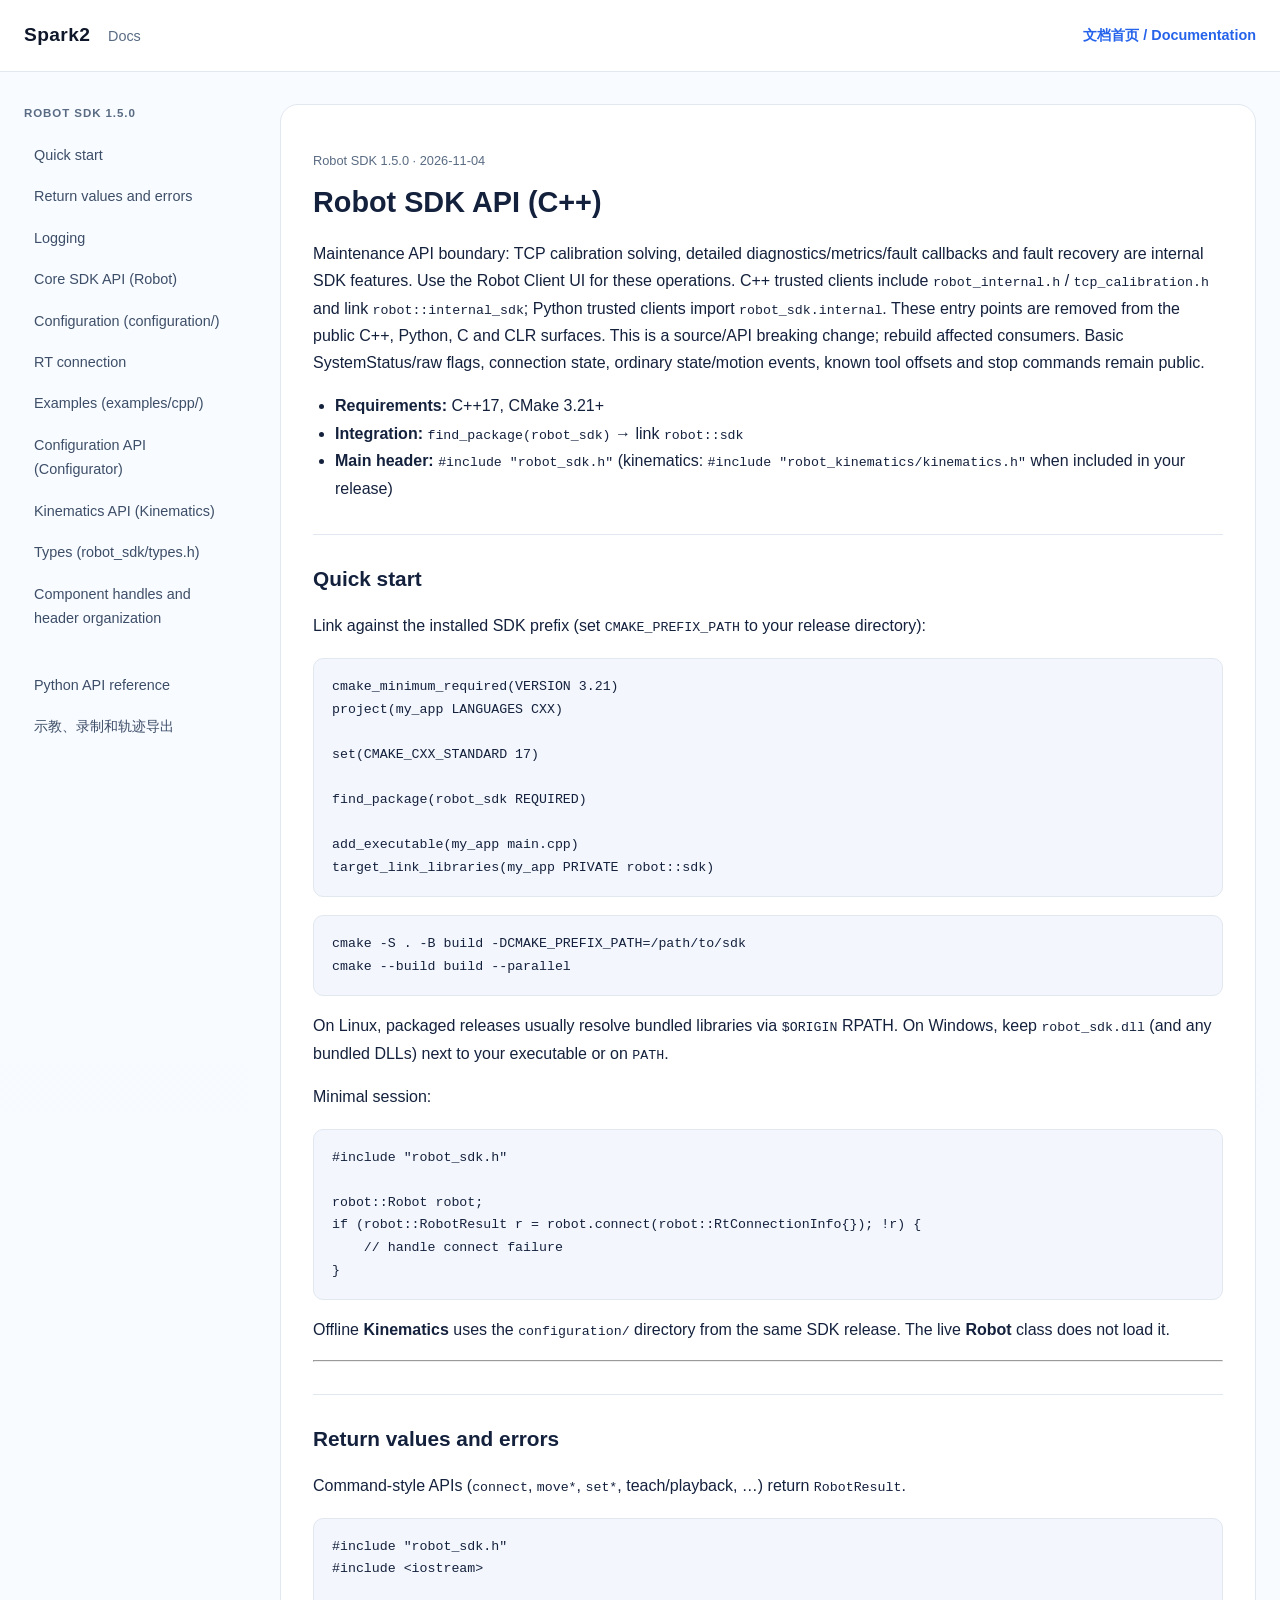
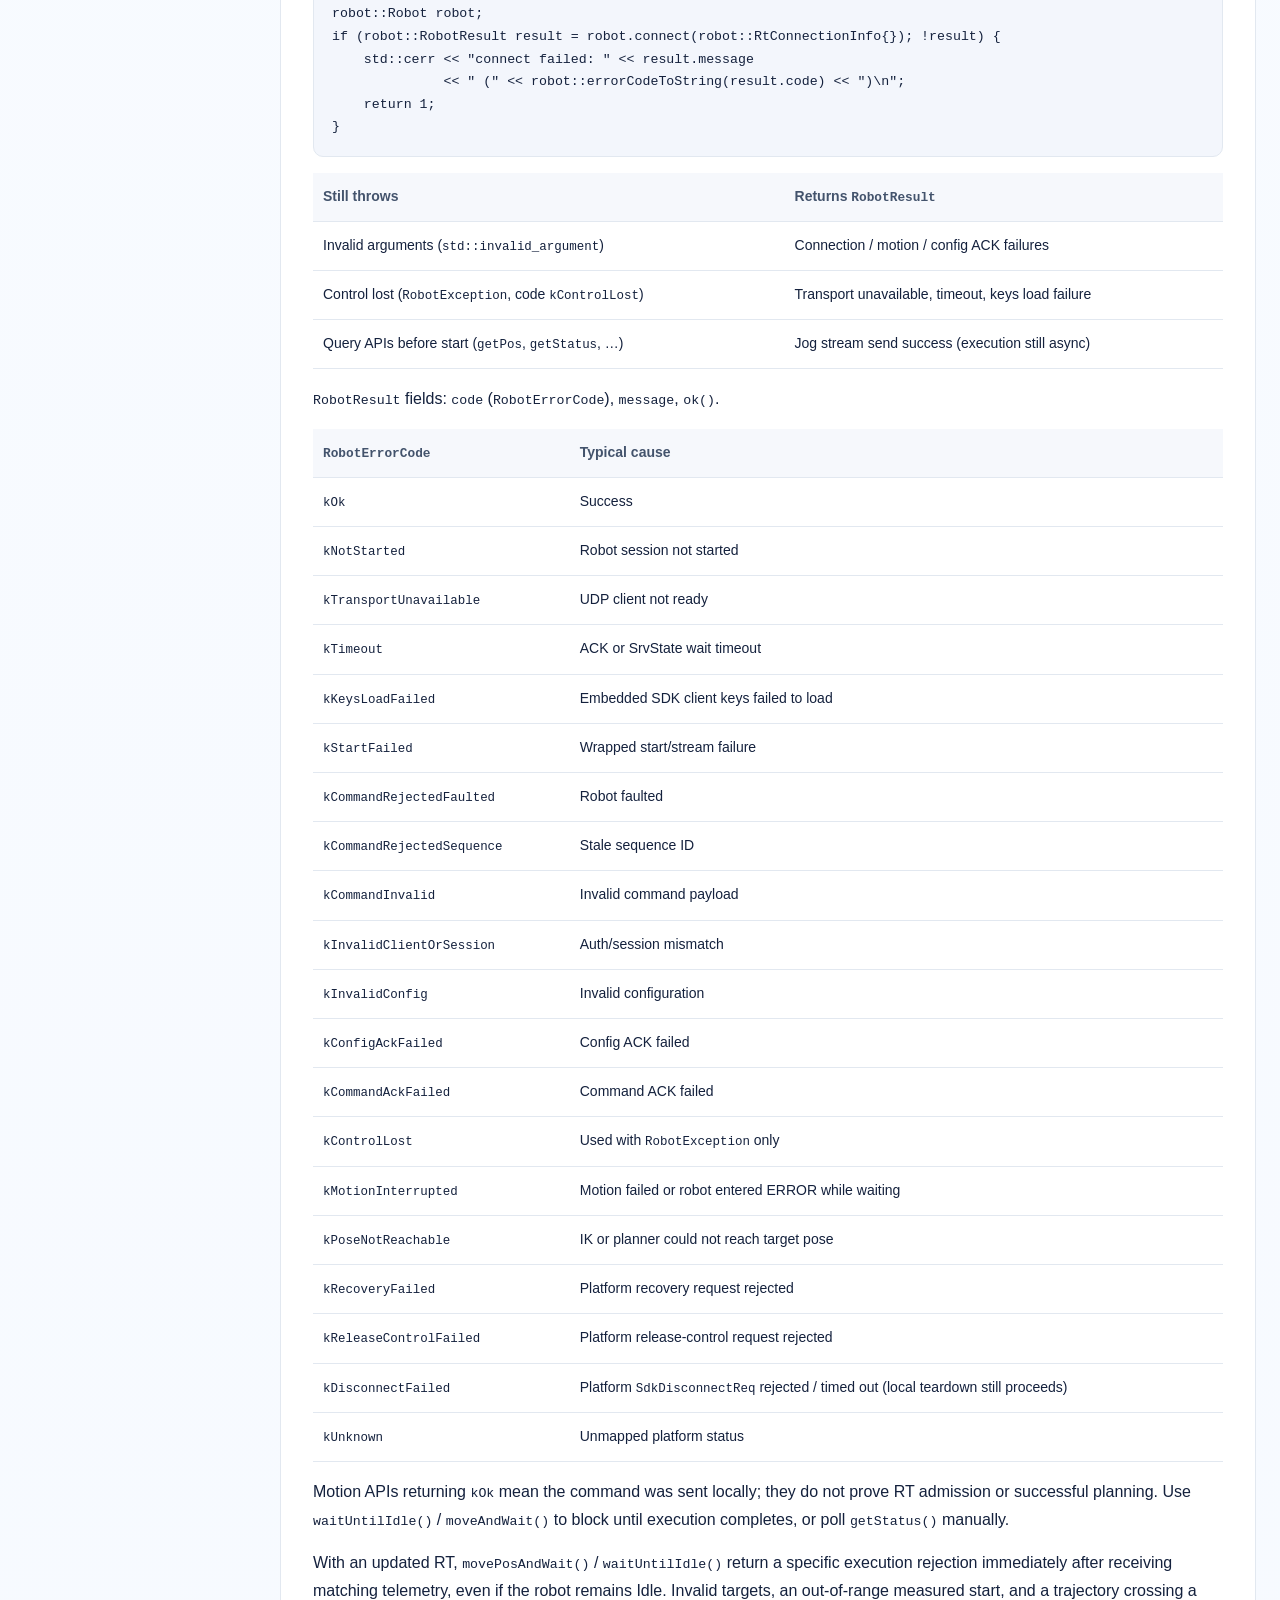
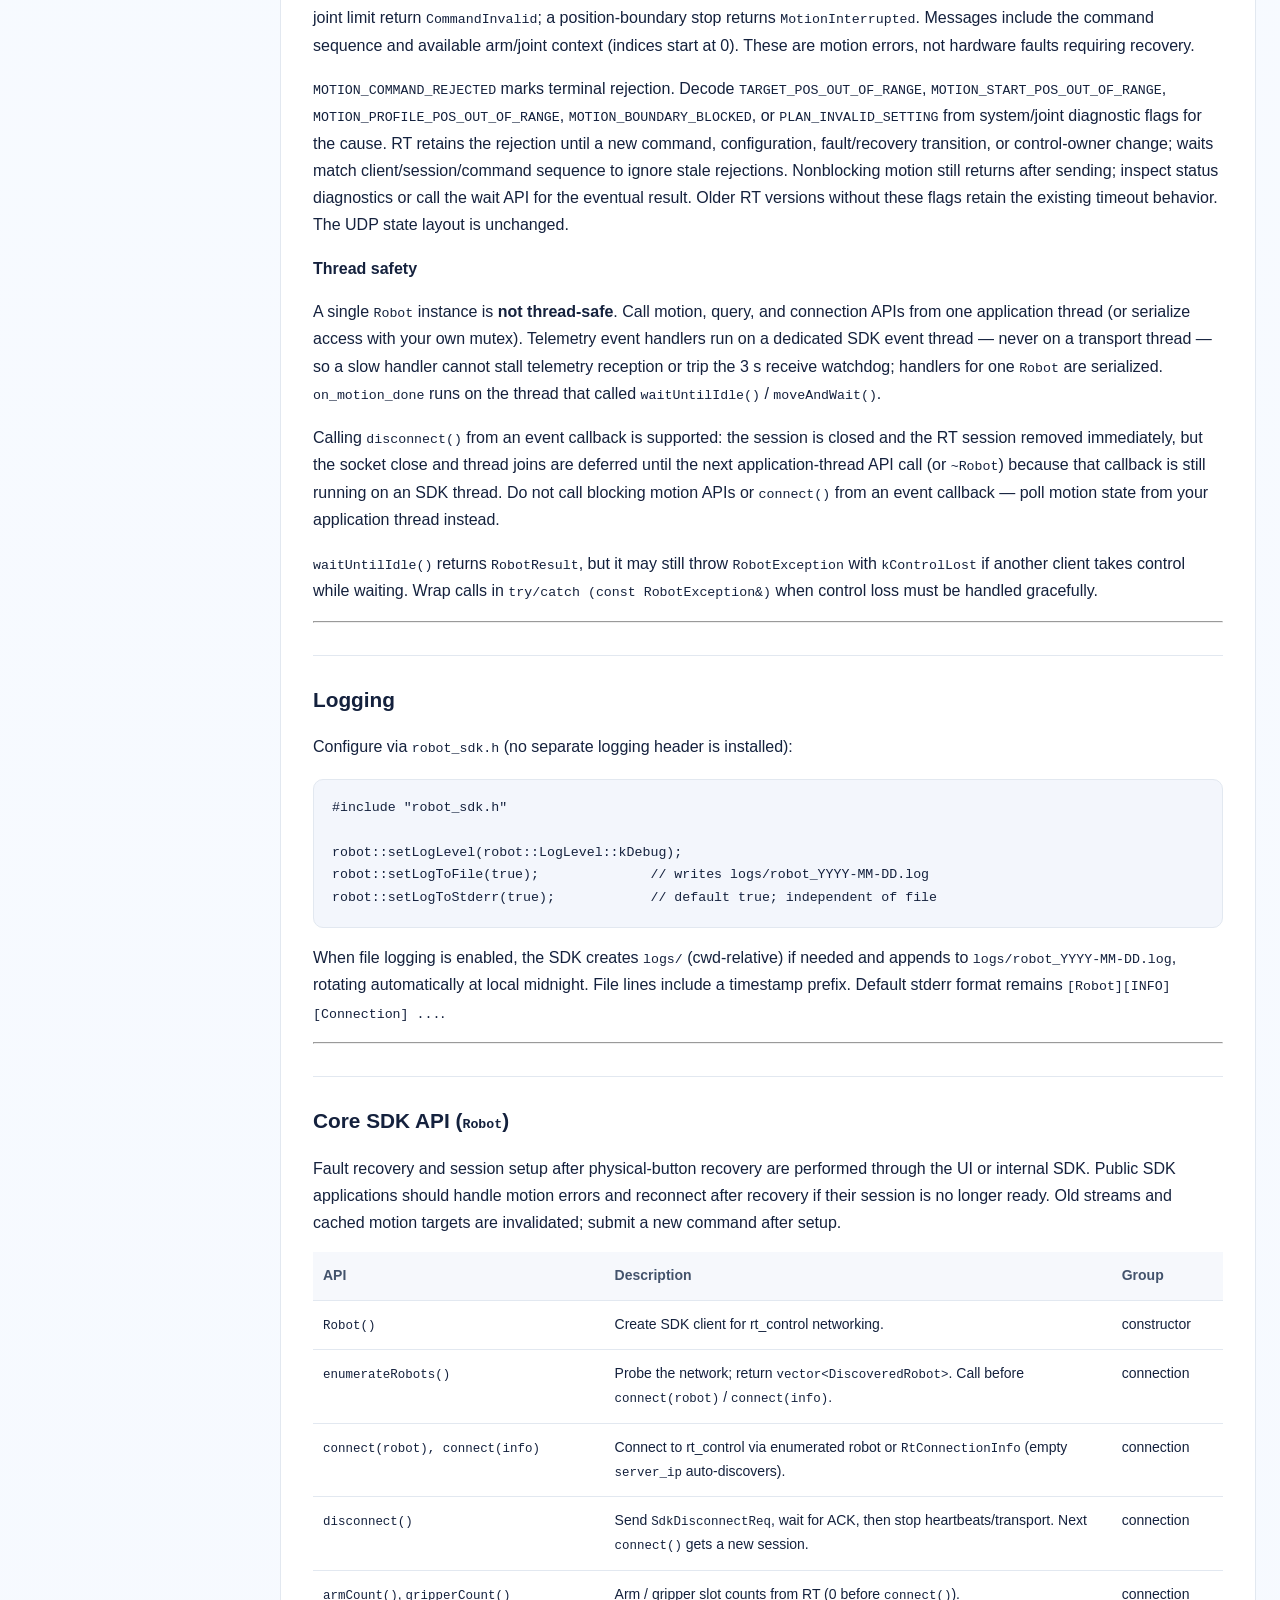
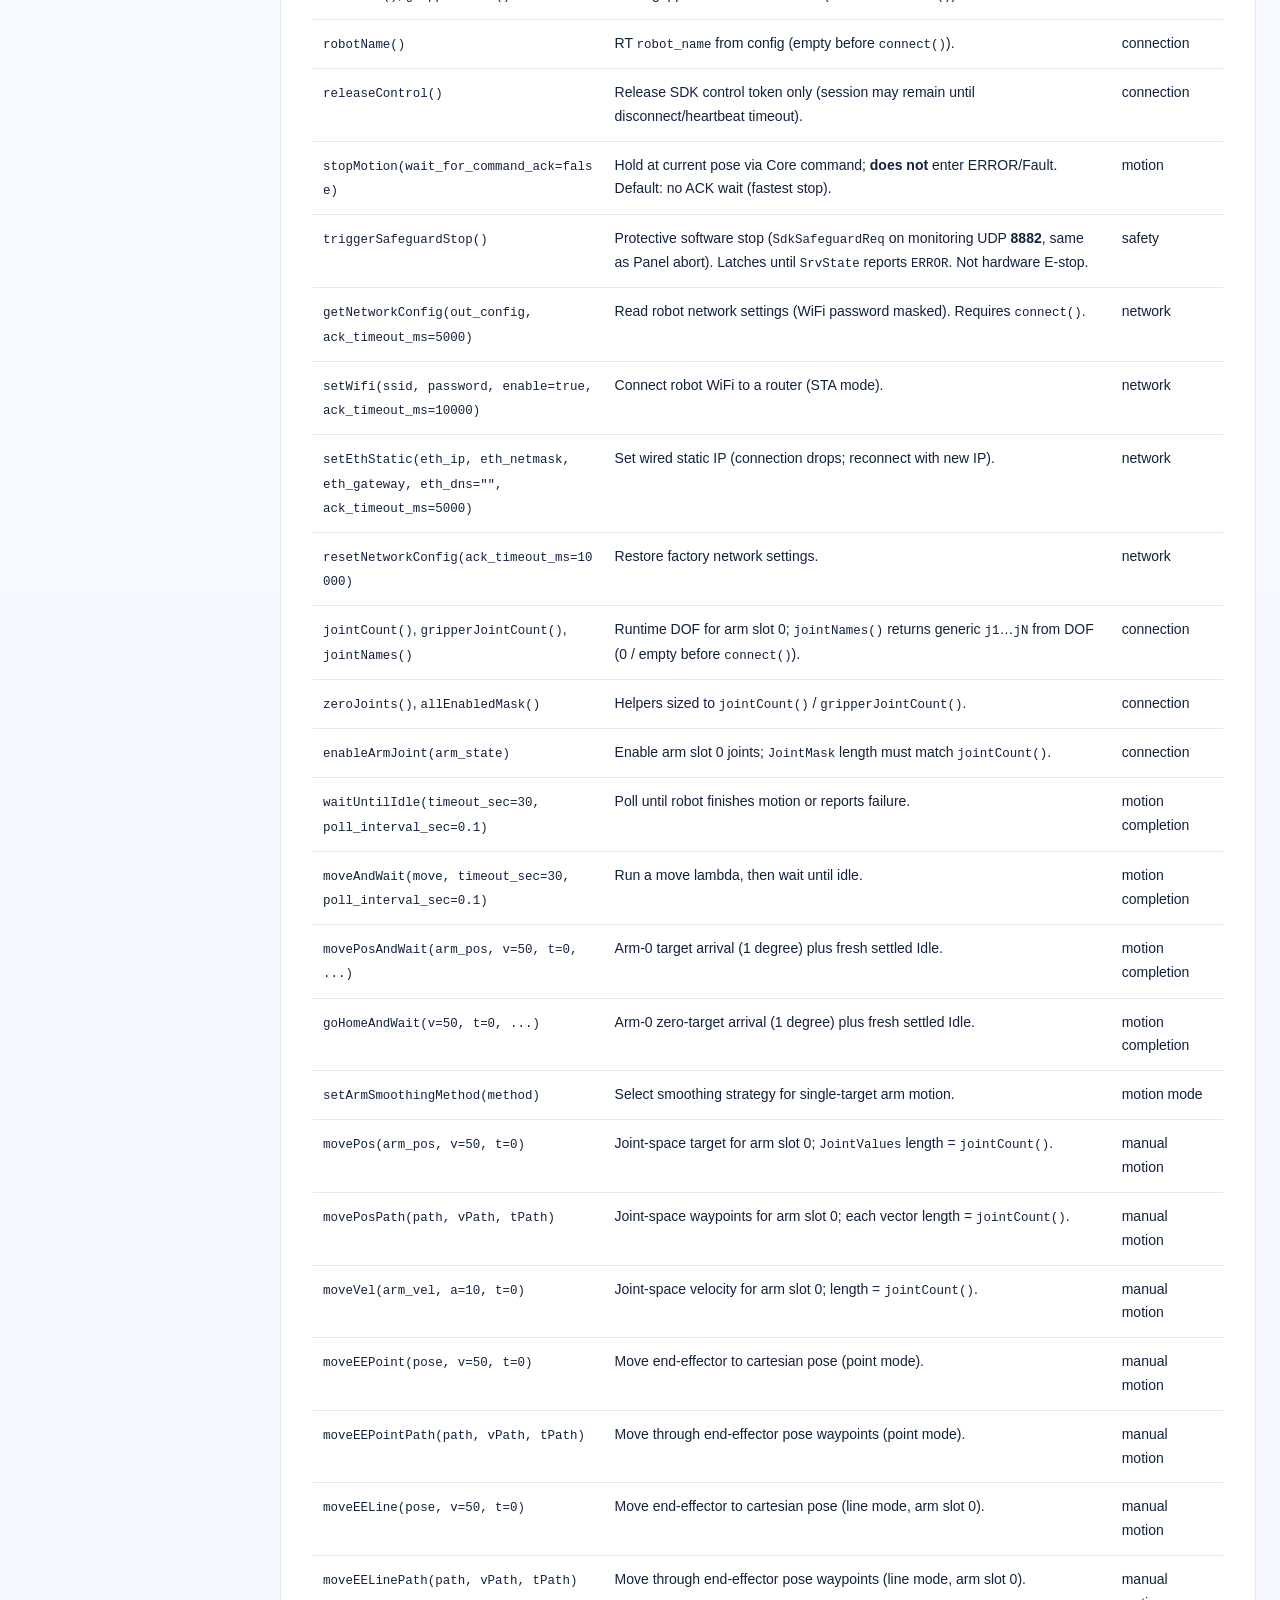
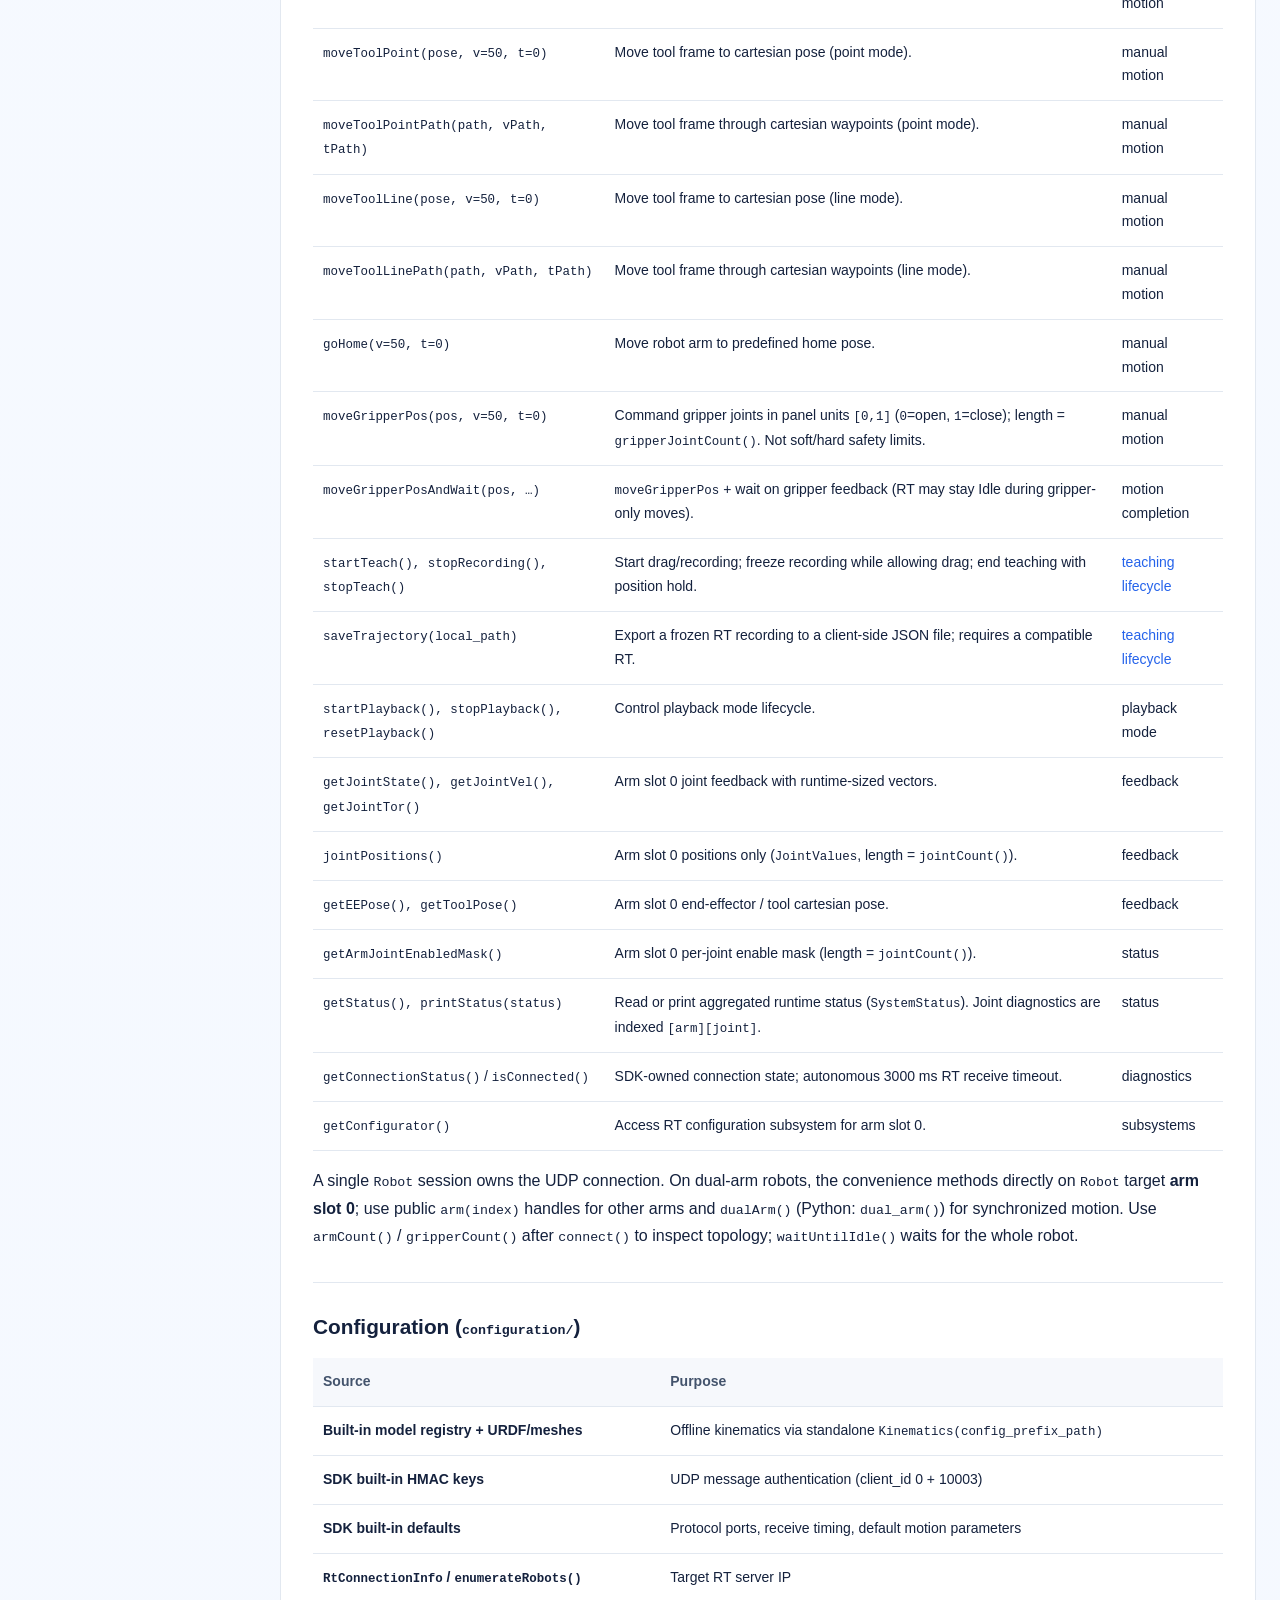
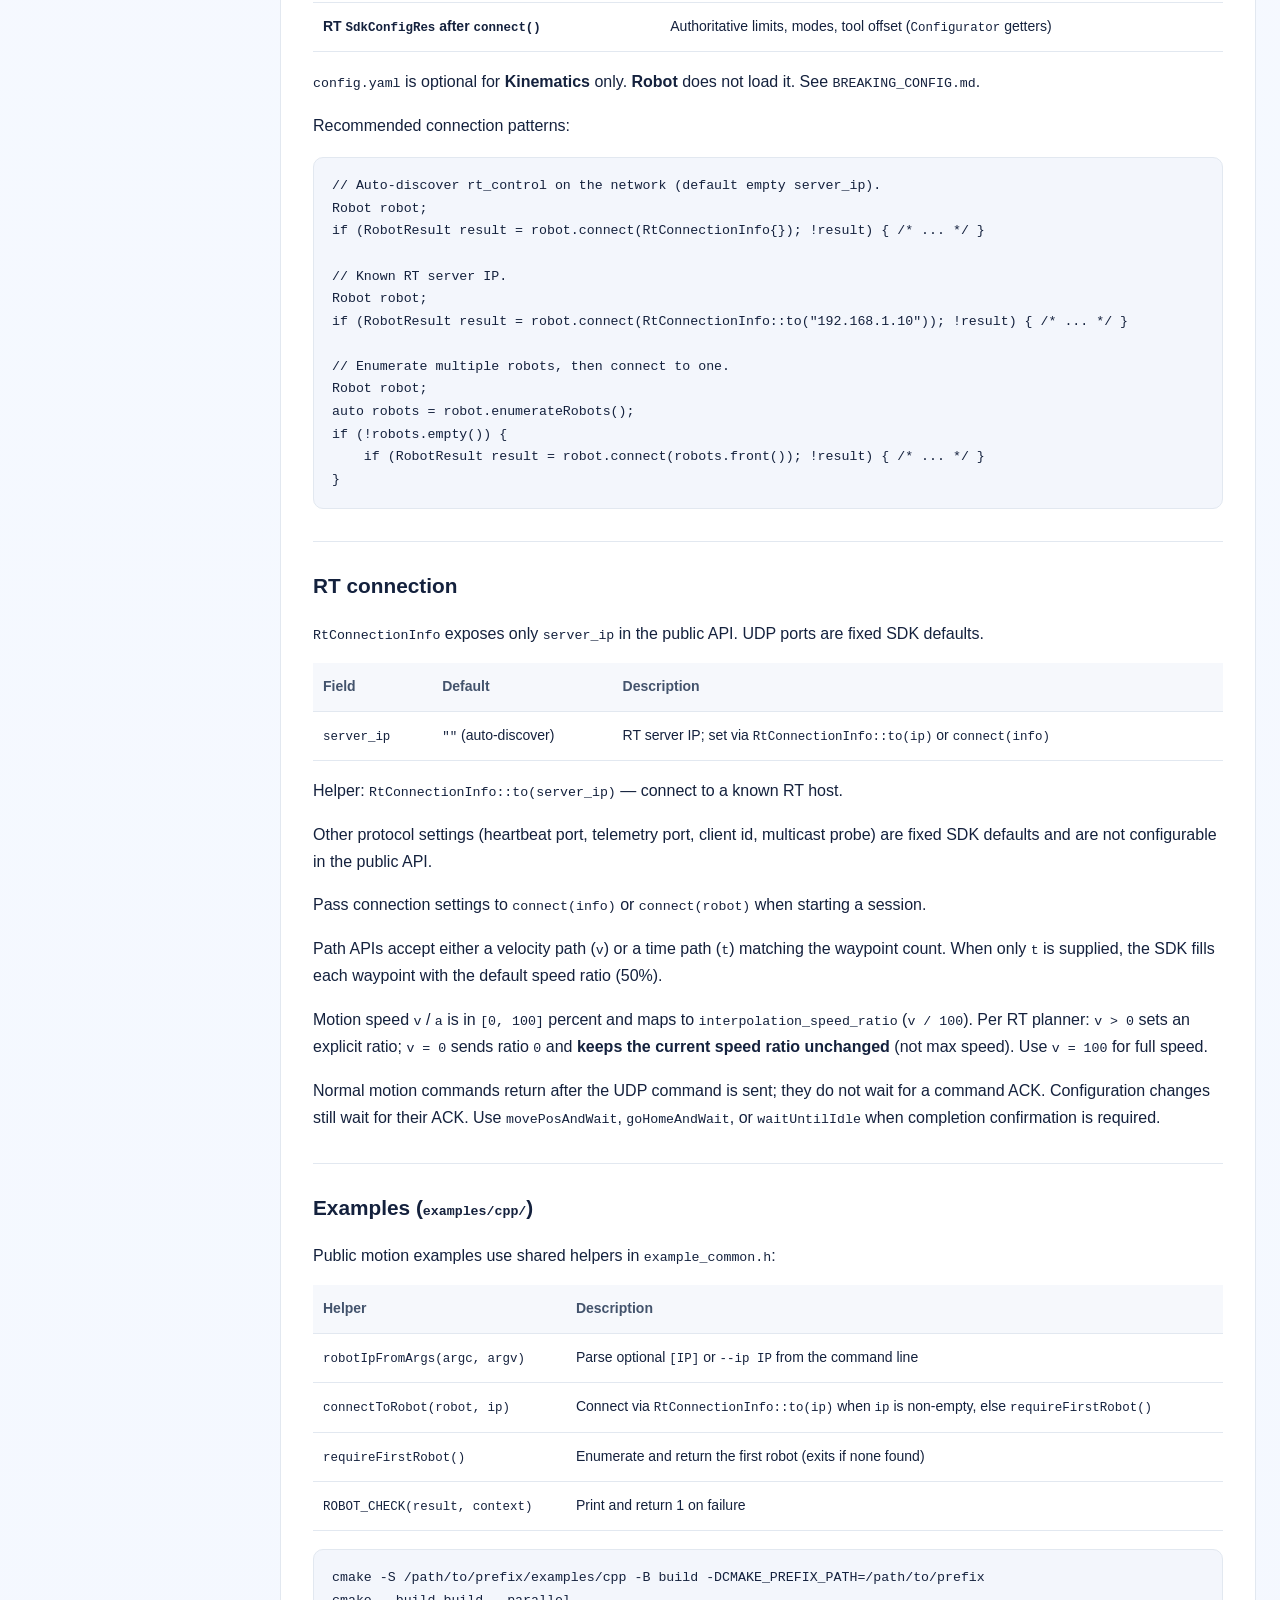
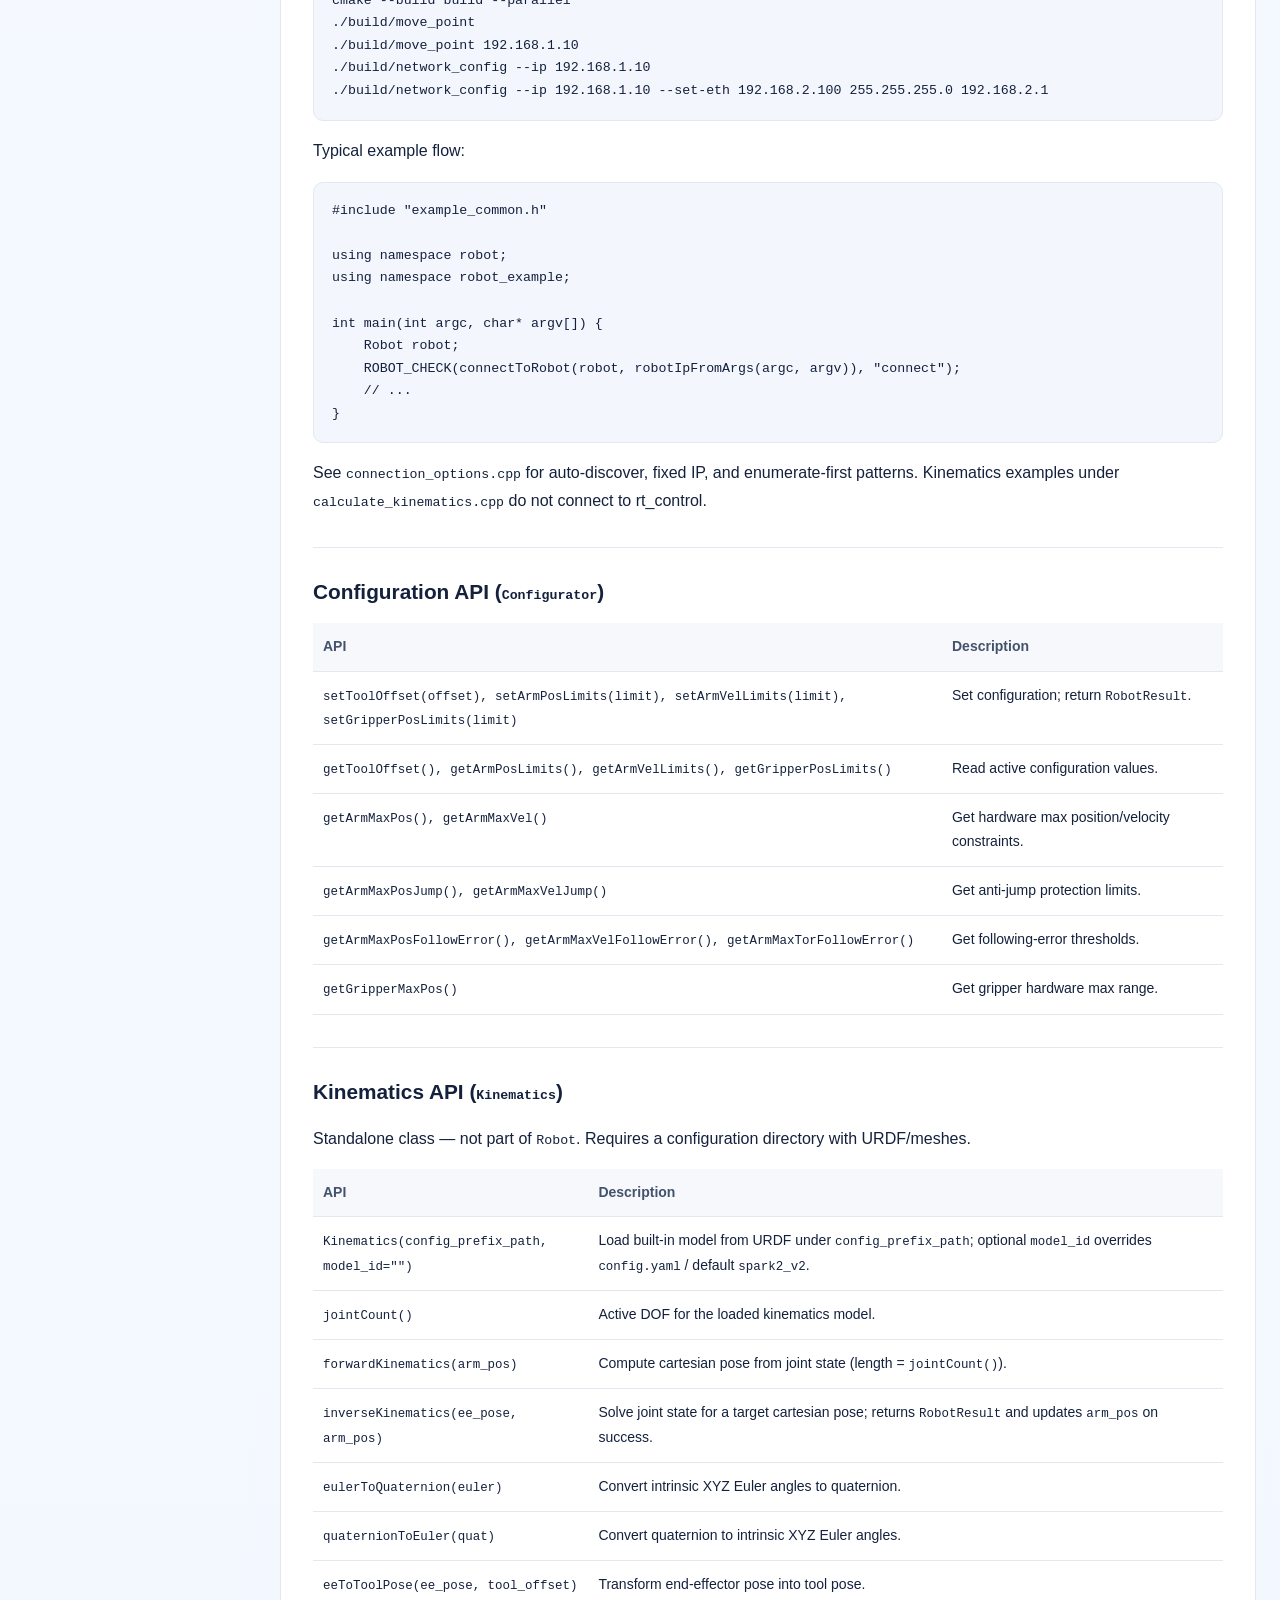
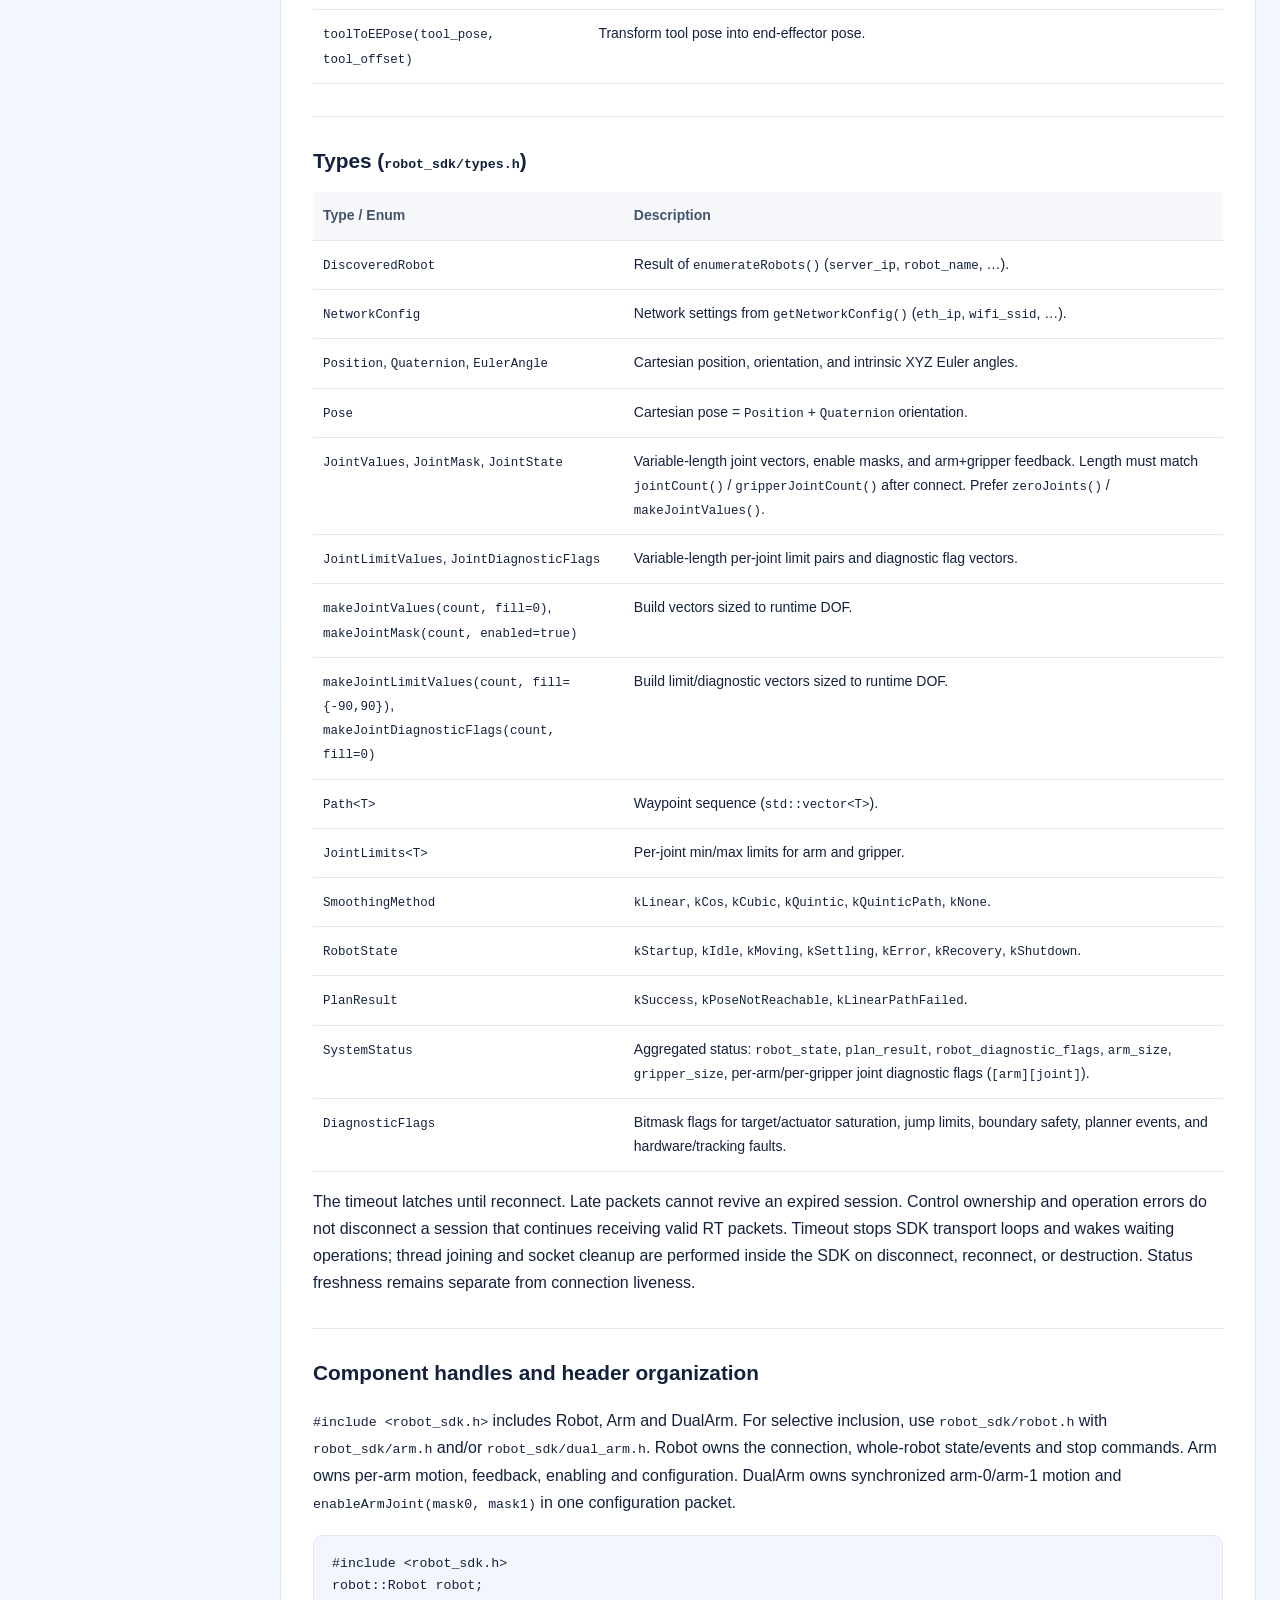
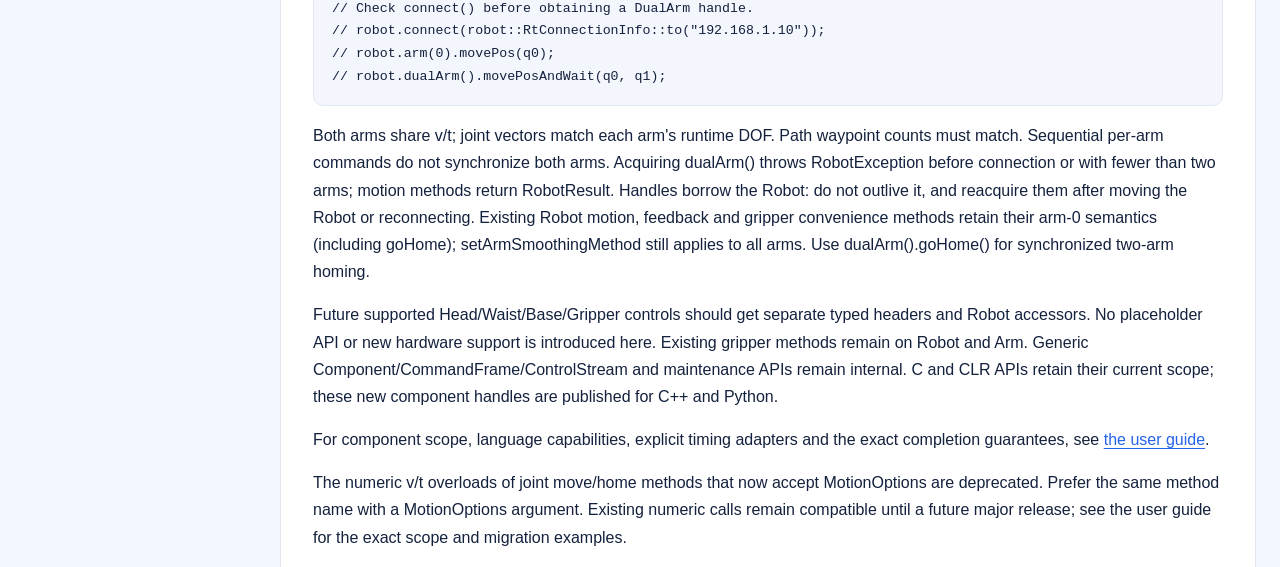
==== docs/robot-sdk-cpp.html @ 5b8cefdc "update the website with the latest files" ====
<!doctype html>
<html lang="en">
<head>
  <meta charset="UTF-8">
  <meta name="viewport" content="width=device-width, initial-scale=1">
  <title>C++ API reference · Robot SDK 1.5.0</title>
  <link rel="stylesheet" href="../styles.css">
</head>
<body>
  <a class="skip-link" href="#reference">Skip to content</a>
  <header class="topbar">
    <a class="topbar__brand" href="../index.html">Spark2 <span>Docs</span></a>
    <a class="text-link" href="../index.html#api">文档首页 / Documentation</a>
  </header>
  <div class="docs-layout">
    <aside class="sidebar reference-sidebar">
      <nav aria-label="Reference contents">
        <p class="nav-caption">Robot SDK 1.5.0</p>
        <a href="#quick-start">Quick start</a>
        <a href="#return-values-and-errors">Return values and errors</a>
        <a href="#logging">Logging</a>
        <a href="#core-sdk-api-robot">Core SDK API (Robot)</a>
        <a href="#configuration-configuration">Configuration (configuration/)</a>
        <a href="#rt-connection">RT connection</a>
        <a href="#examples-examplescpp">Examples (examples/cpp/)</a>
        <a href="#configuration-api-configurator">Configuration API (Configurator)</a>
        <a href="#kinematics-api-kinematics">Kinematics API (Kinematics)</a>
        <a href="#types-robot_sdktypesh">Types (robot_sdk/types.h)</a>
        <a href="#component-handles-and-header-organization">Component handles and header organization</a>
      </nav>
      <nav aria-label="Other references">
        <a href="robot-sdk-python.html">Python API reference</a>
        <a href="robot-sdk-teaching.html">示教、录制和轨迹导出</a>
      </nav>
    </aside>
    <main class="docs-main reference-main" id="reference">
      <article class="reference-content">
        <p class="source-note">Robot SDK 1.5.0 · 2026-11-04</p>
<h1 id="robot-sdk-api-c">Robot SDK API (C++)</h1>
<p>Maintenance API boundary: TCP calibration solving, detailed diagnostics/metrics/fault callbacks and fault recovery are internal SDK features. Use the Robot Client UI for these operations. C++ trusted clients include <code>robot_internal.h</code> / <code>tcp_calibration.h</code> and link <code>robot::internal_sdk</code>; Python trusted clients import <code>robot_sdk.internal</code>. These entry points are removed from the public C++, Python, C and CLR surfaces. This is a source/API breaking change; rebuild affected consumers. Basic SystemStatus/raw flags, connection state, ordinary state/motion events, known tool offsets and stop commands remain public.</p>
<ul>
<li><strong>Requirements:</strong> C++17, CMake 3.21+</li>
<li><strong>Integration:</strong> <code>find_package(robot_sdk)</code> → link <code>robot::sdk</code></li>
<li><strong>Main header:</strong> <code>#include &quot;robot_sdk.h&quot;</code> (kinematics: <code>#include &quot;robot_kinematics/kinematics.h&quot;</code> when included in your release)</li>
</ul>
<h2 id="quick-start">Quick start</h2>
<p>Link against the installed SDK prefix (set <code>CMAKE_PREFIX_PATH</code> to your release directory):</p>
<pre><code class="language-cmake">cmake_minimum_required(VERSION 3.21)
project(my_app LANGUAGES CXX)

set(CMAKE_CXX_STANDARD 17)

find_package(robot_sdk REQUIRED)

add_executable(my_app main.cpp)
target_link_libraries(my_app PRIVATE robot::sdk)
</code></pre>
<pre><code class="language-bash">cmake -S . -B build -DCMAKE_PREFIX_PATH=/path/to/sdk
cmake --build build --parallel
</code></pre>
<p>On Linux, packaged releases usually resolve bundled libraries via <code>$ORIGIN</code> RPATH. On Windows, keep <code>robot_sdk.dll</code> (and any bundled DLLs) next to your executable or on <code>PATH</code>.</p>
<p>Minimal session:</p>
<pre><code class="language-cpp">#include &quot;robot_sdk.h&quot;

robot::Robot robot;
if (robot::RobotResult r = robot.connect(robot::RtConnectionInfo{}); !r) {
    // handle connect failure
}
</code></pre>
<p>Offline <strong>Kinematics</strong> uses the <code>configuration/</code> directory from the same SDK release. The live <strong>Robot</strong> class does not load it.</p>
<hr>
<h2 id="return-values-and-errors">Return values and errors</h2>
<p>Command-style APIs (<code>connect</code>, <code>move*</code>, <code>set*</code>, teach/playback, …) return <code>RobotResult</code>.</p>
<pre><code class="language-cpp">#include &quot;robot_sdk.h&quot;
#include &lt;iostream&gt;

robot::Robot robot;
if (robot::RobotResult result = robot.connect(robot::RtConnectionInfo{}); !result) {
    std::cerr &lt;&lt; &quot;connect failed: &quot; &lt;&lt; result.message
              &lt;&lt; &quot; (&quot; &lt;&lt; robot::errorCodeToString(result.code) &lt;&lt; &quot;)\n&quot;;
    return 1;
}
</code></pre>
<div class="table-wrap"><table>
<thead>
<tr>
<th>Still throws</th>
<th>Returns <code>RobotResult</code></th>
</tr>
</thead>
<tbody><tr id="entry-1">
<td>Invalid arguments (<code>std::invalid_argument</code>)</td>
<td>Connection / motion / config ACK failures</td>
</tr>
<tr id="entry-2">
<td>Control lost (<code>RobotException</code>, code <code>kControlLost</code>)</td>
<td>Transport unavailable, timeout, keys load failure</td>
</tr>
<tr id="entry-3">
<td>Query APIs before start (<code>getPos</code>, <code>getStatus</code>, …)</td>
<td>Jog stream send success (execution still async)</td>
</tr>
</tbody></table>
</div>
<p><code>RobotResult</code> fields: <code>code</code> (<code>RobotErrorCode</code>), <code>message</code>, <code>ok()</code>.</p>
<div class="table-wrap"><table>
<thead>
<tr>
<th><code>RobotErrorCode</code></th>
<th>Typical cause</th>
</tr>
</thead>
<tbody><tr id="entry-4">
<td><code>kOk</code></td>
<td>Success</td>
</tr>
<tr id="entry-5">
<td><code>kNotStarted</code></td>
<td>Robot session not started</td>
</tr>
<tr id="entry-6">
<td><code>kTransportUnavailable</code></td>
<td>UDP client not ready</td>
</tr>
<tr id="entry-7">
<td><code>kTimeout</code></td>
<td>ACK or SrvState wait timeout</td>
</tr>
<tr id="entry-8">
<td><code>kKeysLoadFailed</code></td>
<td>Embedded SDK client keys failed to load</td>
</tr>
<tr id="entry-9">
<td><code>kStartFailed</code></td>
<td>Wrapped start/stream failure</td>
</tr>
<tr id="entry-10">
<td><code>kCommandRejectedFaulted</code></td>
<td>Robot faulted</td>
</tr>
<tr id="entry-11">
<td><code>kCommandRejectedSequence</code></td>
<td>Stale sequence ID</td>
</tr>
<tr id="entry-12">
<td><code>kCommandInvalid</code></td>
<td>Invalid command payload</td>
</tr>
<tr id="entry-13">
<td><code>kInvalidClientOrSession</code></td>
<td>Auth/session mismatch</td>
</tr>
<tr id="entry-14">
<td><code>kInvalidConfig</code></td>
<td>Invalid configuration</td>
</tr>
<tr id="entry-15">
<td><code>kConfigAckFailed</code></td>
<td>Config ACK failed</td>
</tr>
<tr id="entry-16">
<td><code>kCommandAckFailed</code></td>
<td>Command ACK failed</td>
</tr>
<tr id="entry-17">
<td><code>kControlLost</code></td>
<td>Used with <code>RobotException</code> only</td>
</tr>
<tr id="entry-18">
<td><code>kMotionInterrupted</code></td>
<td>Motion failed or robot entered ERROR while waiting</td>
</tr>
<tr id="entry-19">
<td><code>kPoseNotReachable</code></td>
<td>IK or planner could not reach target pose</td>
</tr>
<tr id="entry-20">
<td><code>kRecoveryFailed</code></td>
<td>Platform recovery request rejected</td>
</tr>
<tr id="entry-21">
<td><code>kReleaseControlFailed</code></td>
<td>Platform release-control request rejected</td>
</tr>
<tr id="entry-22">
<td><code>kDisconnectFailed</code></td>
<td>Platform <code>SdkDisconnectReq</code> rejected / timed out (local teardown still proceeds)</td>
</tr>
<tr id="entry-23">
<td><code>kUnknown</code></td>
<td>Unmapped platform status</td>
</tr>
</tbody></table>
</div>
<p>Motion APIs returning <code>kOk</code> mean the command was sent locally; they do not prove RT admission or successful planning. Use <code>waitUntilIdle()</code> / <code>moveAndWait()</code> to block until execution completes, or poll <code>getStatus()</code> manually.</p>
<p>With an updated RT, <code>movePosAndWait()</code> / <code>waitUntilIdle()</code> return a specific execution rejection immediately after receiving matching telemetry, even if the robot remains Idle. Invalid targets, an out-of-range measured start, and a trajectory crossing a joint limit return <code>CommandInvalid</code>; a position-boundary stop returns <code>MotionInterrupted</code>. Messages include the command sequence and available arm/joint context (indices start at 0). These are motion errors, not hardware faults requiring recovery.</p>
<p><code>MOTION_COMMAND_REJECTED</code> marks terminal rejection. Decode <code>TARGET_POS_OUT_OF_RANGE</code>, <code>MOTION_START_POS_OUT_OF_RANGE</code>, <code>MOTION_PROFILE_POS_OUT_OF_RANGE</code>, <code>MOTION_BOUNDARY_BLOCKED</code>, or <code>PLAN_INVALID_SETTING</code> from system/joint diagnostic flags for the cause. RT retains the rejection until a new command, configuration, fault/recovery transition, or control-owner change; waits match client/session/command sequence to ignore stale rejections. Nonblocking motion still returns after sending; inspect status diagnostics or call the wait API for the eventual result. Older RT versions without these flags retain the existing timeout behavior. The UDP state layout is unchanged.</p>
<h3 id="thread-safety">Thread safety</h3>
<p>A single <code>Robot</code> instance is <strong>not thread-safe</strong>. Call motion, query, and connection APIs from one application thread (or serialize access with your own mutex). Telemetry event handlers run on a dedicated SDK event thread — never on a transport thread — so a slow handler cannot stall telemetry reception or trip the 3 s receive watchdog; handlers for one <code>Robot</code> are serialized. <code>on_motion_done</code> runs on the thread that called <code>waitUntilIdle()</code> / <code>moveAndWait()</code>.</p>
<p>Calling <code>disconnect()</code> from an event callback is supported: the session is closed and the RT session removed immediately, but the socket close and thread joins are deferred until the next application-thread API call (or <code>~Robot</code>) because that callback is still running on an SDK thread. Do not call blocking motion APIs or <code>connect()</code> from an event callback — poll motion state from your application thread instead.</p>
<p><code>waitUntilIdle()</code> returns <code>RobotResult</code>, but it may still throw <code>RobotException</code> with <code>kControlLost</code> if another client takes control while waiting. Wrap calls in <code>try/catch (const RobotException&amp;)</code> when control loss must be handled gracefully.</p>
<hr>
<h2 id="logging">Logging</h2>
<p>Configure via <code>robot_sdk.h</code> (no separate logging header is installed):</p>
<pre><code class="language-cpp">#include &quot;robot_sdk.h&quot;

robot::setLogLevel(robot::LogLevel::kDebug);
robot::setLogToFile(true);              // writes logs/robot_YYYY-MM-DD.log
robot::setLogToStderr(true);            // default true; independent of file
</code></pre>
<p>When file logging is enabled, the SDK creates <code>logs/</code> (cwd-relative) if needed and appends to <code>logs/robot_YYYY-MM-DD.log</code>, rotating automatically at local midnight. File lines include a timestamp prefix. Default stderr format remains <code>[Robot][INFO][Connection] ...</code>.</p>
<hr>
<h2 id="core-sdk-api-robot">Core SDK API (<code>Robot</code>)</h2>
<p>Fault recovery and session setup after physical-button recovery are performed through the UI or internal SDK. Public SDK applications should handle motion errors and reconnect after recovery if their session is no longer ready. Old streams and cached motion targets are invalidated; submit a new command after setup.</p>
<div class="table-wrap"><table>
<thead>
<tr>
<th>API</th>
<th>Description</th>
<th>Group</th>
</tr>
</thead>
<tbody><tr id="entry-24">
<td><code>Robot()</code></td>
<td>Create SDK client for rt_control networking.</td>
<td>constructor</td>
</tr>
<tr id="entry-25">
<td><code>enumerateRobots()</code></td>
<td>Probe the network; return <code>vector&lt;DiscoveredRobot&gt;</code>. Call before <code>connect(robot)</code> / <code>connect(info)</code>.</td>
<td>connection</td>
</tr>
<tr id="entry-26">
<td><code>connect(robot), connect(info)</code></td>
<td>Connect to rt_control via enumerated robot or <code>RtConnectionInfo</code> (empty <code>server_ip</code> auto-discovers).</td>
<td>connection</td>
</tr>
<tr id="entry-27">
<td><code>disconnect()</code></td>
<td>Send <code>SdkDisconnectReq</code>, wait for ACK, then stop heartbeats/transport. Next <code>connect()</code> gets a new session.</td>
<td>connection</td>
</tr>
<tr id="entry-28">
<td><code>armCount()</code>, <code>gripperCount()</code></td>
<td>Arm / gripper slot counts from RT (0 before <code>connect()</code>).</td>
<td>connection</td>
</tr>
<tr id="entry-29">
<td><code>robotName()</code></td>
<td>RT <code>robot_name</code> from config (empty before <code>connect()</code>).</td>
<td>connection</td>
</tr>
<tr id="entry-30">
<td><code>releaseControl()</code></td>
<td>Release SDK control token only (session may remain until disconnect/heartbeat timeout).</td>
<td>connection</td>
</tr>
<tr id="entry-31">
<td><code>stopMotion(wait_for_command_ack=false)</code></td>
<td>Hold at current pose via Core command; <strong>does not</strong> enter ERROR/Fault. Default: no ACK wait (fastest stop).</td>
<td>motion</td>
</tr>
<tr id="entry-32">
<td><code>triggerSafeguardStop()</code></td>
<td>Protective software stop (<code>SdkSafeguardReq</code> on monitoring UDP <strong>8882</strong>, same as Panel abort). Latches until <code>SrvState</code> reports <code>ERROR</code>. Not hardware E-stop.</td>
<td>safety</td>
</tr>
<tr id="entry-33">
<td><code>getNetworkConfig(out_config, ack_timeout_ms=5000)</code></td>
<td>Read robot network settings (WiFi password masked). Requires <code>connect()</code>.</td>
<td>network</td>
</tr>
<tr id="entry-34">
<td><code>setWifi(ssid, password, enable=true, ack_timeout_ms=10000)</code></td>
<td>Connect robot WiFi to a router (STA mode).</td>
<td>network</td>
</tr>
<tr id="entry-35">
<td><code>setEthStatic(eth_ip, eth_netmask, eth_gateway, eth_dns=&quot;&quot;, ack_timeout_ms=5000)</code></td>
<td>Set wired static IP (connection drops; reconnect with new IP).</td>
<td>network</td>
</tr>
<tr id="entry-36">
<td><code>resetNetworkConfig(ack_timeout_ms=10000)</code></td>
<td>Restore factory network settings.</td>
<td>network</td>
</tr>
<tr id="entry-37">
<td><code>jointCount()</code>, <code>gripperJointCount()</code>, <code>jointNames()</code></td>
<td>Runtime DOF for arm slot 0; <code>jointNames()</code> returns generic <code>j1</code>…<code>jN</code> from DOF (0 / empty before <code>connect()</code>).</td>
<td>connection</td>
</tr>
<tr id="entry-38">
<td><code>zeroJoints()</code>, <code>allEnabledMask()</code></td>
<td>Helpers sized to <code>jointCount()</code> / <code>gripperJointCount()</code>.</td>
<td>connection</td>
</tr>
<tr id="entry-39">
<td><code>enableArmJoint(arm_state)</code></td>
<td>Enable arm slot 0 joints; <code>JointMask</code> length must match <code>jointCount()</code>.</td>
<td>connection</td>
</tr>
<tr id="entry-40">
<td><code>waitUntilIdle(timeout_sec=30, poll_interval_sec=0.1)</code></td>
<td>Poll until robot finishes motion or reports failure.</td>
<td>motion completion</td>
</tr>
<tr id="entry-41">
<td><code>moveAndWait(move, timeout_sec=30, poll_interval_sec=0.1)</code></td>
<td>Run a move lambda, then wait until idle.</td>
<td>motion completion</td>
</tr>
<tr id="entry-42">
<td><code>movePosAndWait(arm_pos, v=50, t=0, ...)</code></td>
<td>Arm-0 target arrival (1 degree) plus fresh settled Idle.</td>
<td>motion completion</td>
</tr>
<tr id="entry-43">
<td><code>goHomeAndWait(v=50, t=0, ...)</code></td>
<td>Arm-0 zero-target arrival (1 degree) plus fresh settled Idle.</td>
<td>motion completion</td>
</tr>
<tr id="entry-44">
<td><code>setArmSmoothingMethod(method)</code></td>
<td>Select smoothing strategy for single-target arm motion.</td>
<td>motion mode</td>
</tr>
<tr id="entry-45">
<td><code>movePos(arm_pos, v=50, t=0)</code></td>
<td>Joint-space target for arm slot 0; <code>JointValues</code> length = <code>jointCount()</code>.</td>
<td>manual motion</td>
</tr>
<tr id="entry-46">
<td><code>movePosPath(path, vPath, tPath)</code></td>
<td>Joint-space waypoints for arm slot 0; each vector length = <code>jointCount()</code>.</td>
<td>manual motion</td>
</tr>
<tr id="entry-47">
<td><code>moveVel(arm_vel, a=10, t=0)</code></td>
<td>Joint-space velocity for arm slot 0; length = <code>jointCount()</code>.</td>
<td>manual motion</td>
</tr>
<tr id="entry-48">
<td><code>moveEEPoint(pose, v=50, t=0)</code></td>
<td>Move end-effector to cartesian pose (point mode).</td>
<td>manual motion</td>
</tr>
<tr id="entry-49">
<td><code>moveEEPointPath(path, vPath, tPath)</code></td>
<td>Move through end-effector pose waypoints (point mode).</td>
<td>manual motion</td>
</tr>
<tr id="entry-50">
<td><code>moveEELine(pose, v=50, t=0)</code></td>
<td>Move end-effector to cartesian pose (line mode, arm slot 0).</td>
<td>manual motion</td>
</tr>
<tr id="entry-51">
<td><code>moveEELinePath(path, vPath, tPath)</code></td>
<td>Move through end-effector pose waypoints (line mode, arm slot 0).</td>
<td>manual motion</td>
</tr>
<tr id="entry-52">
<td><code>moveToolPoint(pose, v=50, t=0)</code></td>
<td>Move tool frame to cartesian pose (point mode).</td>
<td>manual motion</td>
</tr>
<tr id="entry-53">
<td><code>moveToolPointPath(path, vPath, tPath)</code></td>
<td>Move tool frame through cartesian waypoints (point mode).</td>
<td>manual motion</td>
</tr>
<tr id="entry-54">
<td><code>moveToolLine(pose, v=50, t=0)</code></td>
<td>Move tool frame to cartesian pose (line mode).</td>
<td>manual motion</td>
</tr>
<tr id="entry-55">
<td><code>moveToolLinePath(path, vPath, tPath)</code></td>
<td>Move tool frame through cartesian waypoints (line mode).</td>
<td>manual motion</td>
</tr>
<tr id="entry-56">
<td><code>goHome(v=50, t=0)</code></td>
<td>Move robot arm to predefined home pose.</td>
<td>manual motion</td>
</tr>
<tr id="entry-57">
<td><code>moveGripperPos(pos, v=50, t=0)</code></td>
<td>Command gripper joints in panel units <code>[0,1]</code> (<code>0</code>=open, <code>1</code>=close); length = <code>gripperJointCount()</code>. Not soft/hard safety limits.</td>
<td>manual motion</td>
</tr>
<tr id="entry-58">
<td><code>moveGripperPosAndWait(pos, …)</code></td>
<td><code>moveGripperPos</code> + wait on gripper feedback (RT may stay Idle during gripper-only moves).</td>
<td>motion completion</td>
</tr>
<tr id="entry-59">
<td><code>startTeach(), stopRecording(), stopTeach()</code></td>
<td>Start drag/recording; freeze recording while allowing drag; end teaching with position hold.</td>
<td><a href="robot-sdk-teaching.html">teaching lifecycle</a></td>
</tr>
<tr id="entry-60">
<td><code>saveTrajectory(local_path)</code></td>
<td>Export a frozen RT recording to a client-side JSON file; requires a compatible RT.</td>
<td><a href="robot-sdk-teaching.html">teaching lifecycle</a></td>
</tr>
<tr id="entry-61">
<td><code>startPlayback(), stopPlayback(), resetPlayback()</code></td>
<td>Control playback mode lifecycle.</td>
<td>playback mode</td>
</tr>
<tr id="entry-62">
<td><code>getJointState(), getJointVel(), getJointTor()</code></td>
<td>Arm slot 0 joint feedback with runtime-sized vectors.</td>
<td>feedback</td>
</tr>
<tr id="entry-63">
<td><code>jointPositions()</code></td>
<td>Arm slot 0 positions only (<code>JointValues</code>, length = <code>jointCount()</code>).</td>
<td>feedback</td>
</tr>
<tr id="entry-64">
<td><code>getEEPose(), getToolPose()</code></td>
<td>Arm slot 0 end-effector / tool cartesian pose.</td>
<td>feedback</td>
</tr>
<tr id="entry-65">
<td><code>getArmJointEnabledMask()</code></td>
<td>Arm slot 0 per-joint enable mask (length = <code>jointCount()</code>).</td>
<td>status</td>
</tr>
<tr id="entry-66">
<td><code>getStatus(), printStatus(status)</code></td>
<td>Read or print aggregated runtime status (<code>SystemStatus</code>). Joint diagnostics are indexed <code>[arm][joint]</code>.</td>
<td>status</td>
</tr>
<tr id="entry-67">
<td><code>getConnectionStatus()</code> / <code>isConnected()</code></td>
<td>SDK-owned connection state; autonomous 3000 ms RT receive timeout.</td>
<td>diagnostics</td>
</tr>
<tr id="entry-68">
<td><code>getConfigurator()</code></td>
<td>Access RT configuration subsystem for arm slot 0.</td>
<td>subsystems</td>
</tr>
</tbody></table>
</div>
<p>A single <code>Robot</code> session owns the UDP connection. On dual-arm robots, the convenience methods directly on <code>Robot</code> target <strong>arm slot 0</strong>; use public <code>arm(index)</code> handles for other arms and <code>dualArm()</code> (Python: <code>dual_arm()</code>) for synchronized motion. Use <code>armCount()</code> / <code>gripperCount()</code> after <code>connect()</code> to inspect topology; <code>waitUntilIdle()</code> waits for the whole robot.</p>
<h2 id="configuration-configuration">Configuration (<code>configuration/</code>)</h2>
<div class="table-wrap"><table>
<thead>
<tr>
<th>Source</th>
<th>Purpose</th>
</tr>
</thead>
<tbody><tr>
<td><strong>Built-in model registry + URDF/meshes</strong></td>
<td>Offline kinematics via standalone <code>Kinematics(config_prefix_path)</code></td>
</tr>
<tr>
<td><strong>SDK built-in HMAC keys</strong></td>
<td>UDP message authentication (client_id 0 + 10003)</td>
</tr>
<tr>
<td><strong>SDK built-in defaults</strong></td>
<td>Protocol ports, receive timing, default motion parameters</td>
</tr>
<tr>
<td><strong><code>RtConnectionInfo</code> / <code>enumerateRobots()</code></strong></td>
<td>Target RT server IP</td>
</tr>
<tr>
<td><strong>RT <code>SdkConfigRes</code> after <code>connect()</code></strong></td>
<td>Authoritative limits, modes, tool offset (<code>Configurator</code> getters)</td>
</tr>
</tbody></table>
</div>
<p><code>config.yaml</code> is optional for <strong>Kinematics</strong> only. <strong>Robot</strong> does not load it. See <code>BREAKING_CONFIG.md</code>.</p>
<p>Recommended connection patterns:</p>
<pre><code class="language-cpp">// Auto-discover rt_control on the network (default empty server_ip).
Robot robot;
if (RobotResult result = robot.connect(RtConnectionInfo{}); !result) { /* ... */ }

// Known RT server IP.
Robot robot;
if (RobotResult result = robot.connect(RtConnectionInfo::to(&quot;192.168.1.10&quot;)); !result) { /* ... */ }

// Enumerate multiple robots, then connect to one.
Robot robot;
auto robots = robot.enumerateRobots();
if (!robots.empty()) {
    if (RobotResult result = robot.connect(robots.front()); !result) { /* ... */ }
}
</code></pre>
<h2 id="rt-connection">RT connection</h2>
<p><code>RtConnectionInfo</code> exposes only <code>server_ip</code> in the public API. UDP ports are fixed SDK defaults.</p>
<div class="table-wrap"><table>
<thead>
<tr>
<th>Field</th>
<th>Default</th>
<th>Description</th>
</tr>
</thead>
<tbody><tr id="entry-69">
<td><code>server_ip</code></td>
<td><code>&quot;&quot;</code> (auto-discover)</td>
<td>RT server IP; set via <code>RtConnectionInfo::to(ip)</code> or <code>connect(info)</code></td>
</tr>
</tbody></table>
</div>
<p>Helper: <code>RtConnectionInfo::to(server_ip)</code> — connect to a known RT host.</p>
<p>Other protocol settings (heartbeat port, telemetry port, client id, multicast probe) are fixed SDK defaults and are not configurable in the public API.</p>
<p>Pass connection settings to <code>connect(info)</code> or <code>connect(robot)</code> when starting a session.</p>
<p>Path APIs accept either a velocity path (<code>v</code>) or a time path (<code>t</code>) matching the waypoint count. When only <code>t</code> is supplied, the SDK fills each waypoint with the default speed ratio (50%).</p>
<p>Motion speed <code>v</code> / <code>a</code> is in <code>[0, 100]</code> percent and maps to <code>interpolation_speed_ratio</code> (<code>v / 100</code>). Per RT planner: <code>v &gt; 0</code> sets an explicit ratio; <code>v = 0</code> sends ratio <code>0</code> and <strong>keeps the current speed ratio unchanged</strong> (not max speed). Use <code>v = 100</code> for full speed.</p>
<p>Normal motion commands return after the UDP command is sent; they do not wait for a command ACK. Configuration changes still wait for their ACK. Use <code>movePosAndWait</code>, <code>goHomeAndWait</code>, or <code>waitUntilIdle</code> when completion confirmation is required.</p>
<h2 id="examples-examplescpp">Examples (<code>examples/cpp/</code>)</h2>
<p>Public motion examples use shared helpers in <code>example_common.h</code>:</p>
<div class="table-wrap"><table>
<thead>
<tr>
<th>Helper</th>
<th>Description</th>
</tr>
</thead>
<tbody><tr id="entry-70">
<td><code>robotIpFromArgs(argc, argv)</code></td>
<td>Parse optional <code>[IP]</code> or <code>--ip IP</code> from the command line</td>
</tr>
<tr id="entry-71">
<td><code>connectToRobot(robot, ip)</code></td>
<td>Connect via <code>RtConnectionInfo::to(ip)</code> when <code>ip</code> is non-empty, else <code>requireFirstRobot()</code></td>
</tr>
<tr id="entry-72">
<td><code>requireFirstRobot()</code></td>
<td>Enumerate and return the first robot (exits if none found)</td>
</tr>
<tr id="entry-73">
<td><code>ROBOT_CHECK(result, context)</code></td>
<td>Print and return 1 on failure</td>
</tr>
</tbody></table>
</div>
<pre><code class="language-bash">cmake -S /path/to/prefix/examples/cpp -B build -DCMAKE_PREFIX_PATH=/path/to/prefix
cmake --build build --parallel
./build/move_point
./build/move_point 192.168.1.10
./build/network_config --ip 192.168.1.10
./build/network_config --ip 192.168.1.10 --set-eth 192.168.2.100 255.255.255.0 192.168.2.1
</code></pre>
<p>Typical example flow:</p>
<pre><code class="language-cpp">#include &quot;example_common.h&quot;

using namespace robot;
using namespace robot_example;

int main(int argc, char* argv[]) {
    Robot robot;
    ROBOT_CHECK(connectToRobot(robot, robotIpFromArgs(argc, argv)), &quot;connect&quot;);
    // ...
}
</code></pre>
<p>See <code>connection_options.cpp</code> for auto-discover, fixed IP, and enumerate-first patterns. Kinematics examples under <code>calculate_kinematics.cpp</code> do not connect to rt_control.</p>
<h2 id="configuration-api-configurator">Configuration API (<code>Configurator</code>)</h2>
<div class="table-wrap"><table>
<thead>
<tr>
<th>API</th>
<th>Description</th>
</tr>
</thead>
<tbody><tr id="entry-74">
<td><code>setToolOffset(offset), setArmPosLimits(limit), setArmVelLimits(limit), setGripperPosLimits(limit)</code></td>
<td>Set configuration; return <code>RobotResult</code>.</td>
</tr>
<tr id="entry-75">
<td><code>getToolOffset(), getArmPosLimits(), getArmVelLimits(), getGripperPosLimits()</code></td>
<td>Read active configuration values.</td>
</tr>
<tr id="entry-76">
<td><code>getArmMaxPos(), getArmMaxVel()</code></td>
<td>Get hardware max position/velocity constraints.</td>
</tr>
<tr id="entry-77">
<td><code>getArmMaxPosJump(), getArmMaxVelJump()</code></td>
<td>Get anti-jump protection limits.</td>
</tr>
<tr id="entry-78">
<td><code>getArmMaxPosFollowError(), getArmMaxVelFollowError(), getArmMaxTorFollowError()</code></td>
<td>Get following-error thresholds.</td>
</tr>
<tr id="entry-79">
<td><code>getGripperMaxPos()</code></td>
<td>Get gripper hardware max range.</td>
</tr>
</tbody></table>
</div>
<h2 id="kinematics-api-kinematics">Kinematics API (<code>Kinematics</code>)</h2>
<p>Standalone class — not part of <code>Robot</code>. Requires a configuration directory with URDF/meshes.</p>
<div class="table-wrap"><table>
<thead>
<tr>
<th>API</th>
<th>Description</th>
</tr>
</thead>
<tbody><tr id="entry-80">
<td><code>Kinematics(config_prefix_path, model_id=&quot;&quot;)</code></td>
<td>Load built-in model from URDF under <code>config_prefix_path</code>; optional <code>model_id</code> overrides <code>config.yaml</code> / default <code>spark2_v2</code>.</td>
</tr>
<tr id="entry-81">
<td><code>jointCount()</code></td>
<td>Active DOF for the loaded kinematics model.</td>
</tr>
<tr id="entry-82">
<td><code>forwardKinematics(arm_pos)</code></td>
<td>Compute cartesian pose from joint state (length = <code>jointCount()</code>).</td>
</tr>
<tr id="entry-83">
<td><code>inverseKinematics(ee_pose, arm_pos)</code></td>
<td>Solve joint state for a target cartesian pose; returns <code>RobotResult</code> and updates <code>arm_pos</code> on success.</td>
</tr>
<tr id="entry-84">
<td><code>eulerToQuaternion(euler)</code></td>
<td>Convert intrinsic XYZ Euler angles to quaternion.</td>
</tr>
<tr id="entry-85">
<td><code>quaternionToEuler(quat)</code></td>
<td>Convert quaternion to intrinsic XYZ Euler angles.</td>
</tr>
<tr id="entry-86">
<td><code>eeToToolPose(ee_pose, tool_offset)</code></td>
<td>Transform end-effector pose into tool pose.</td>
</tr>
<tr id="entry-87">
<td><code>toolToEEPose(tool_pose, tool_offset)</code></td>
<td>Transform tool pose into end-effector pose.</td>
</tr>
</tbody></table>
</div>
<h2 id="types-robot_sdktypesh">Types (<code>robot_sdk/types.h</code>)</h2>
<div class="table-wrap"><table>
<thead>
<tr>
<th>Type / Enum</th>
<th>Description</th>
</tr>
</thead>
<tbody><tr id="entry-88">
<td><code>DiscoveredRobot</code></td>
<td>Result of <code>enumerateRobots()</code> (<code>server_ip</code>, <code>robot_name</code>, …).</td>
</tr>
<tr id="entry-89">
<td><code>NetworkConfig</code></td>
<td>Network settings from <code>getNetworkConfig()</code> (<code>eth_ip</code>, <code>wifi_ssid</code>, …).</td>
</tr>
<tr id="entry-90">
<td><code>Position</code>, <code>Quaternion</code>, <code>EulerAngle</code></td>
<td>Cartesian position, orientation, and intrinsic XYZ Euler angles.</td>
</tr>
<tr id="entry-91">
<td><code>Pose</code></td>
<td>Cartesian pose = <code>Position</code> + <code>Quaternion</code> orientation.</td>
</tr>
<tr id="entry-92">
<td><code>JointValues</code>, <code>JointMask</code>, <code>JointState</code></td>
<td>Variable-length joint vectors, enable masks, and arm+gripper feedback. Length must match <code>jointCount()</code> / <code>gripperJointCount()</code> after connect. Prefer <code>zeroJoints()</code> / <code>makeJointValues()</code>.</td>
</tr>
<tr id="entry-93">
<td><code>JointLimitValues</code>, <code>JointDiagnosticFlags</code></td>
<td>Variable-length per-joint limit pairs and diagnostic flag vectors.</td>
</tr>
<tr id="entry-94">
<td><code>makeJointValues(count, fill=0)</code>, <code>makeJointMask(count, enabled=true)</code></td>
<td>Build vectors sized to runtime DOF.</td>
</tr>
<tr id="entry-95">
<td><code>makeJointLimitValues(count, fill={-90,90})</code>, <code>makeJointDiagnosticFlags(count, fill=0)</code></td>
<td>Build limit/diagnostic vectors sized to runtime DOF.</td>
</tr>
<tr id="entry-96">
<td><code>Path&lt;T&gt;</code></td>
<td>Waypoint sequence (<code>std::vector&lt;T&gt;</code>).</td>
</tr>
<tr id="entry-97">
<td><code>JointLimits&lt;T&gt;</code></td>
<td>Per-joint min/max limits for arm and gripper.</td>
</tr>
<tr id="entry-98">
<td><code>SmoothingMethod</code></td>
<td><code>kLinear</code>, <code>kCos</code>, <code>kCubic</code>, <code>kQuintic</code>, <code>kQuinticPath</code>, <code>kNone</code>.</td>
</tr>
<tr id="entry-99">
<td><code>RobotState</code></td>
<td><code>kStartup</code>, <code>kIdle</code>, <code>kMoving</code>, <code>kSettling</code>, <code>kError</code>, <code>kRecovery</code>, <code>kShutdown</code>.</td>
</tr>
<tr id="entry-100">
<td><code>PlanResult</code></td>
<td><code>kSuccess</code>, <code>kPoseNotReachable</code>, <code>kLinearPathFailed</code>.</td>
</tr>
<tr id="entry-101">
<td><code>SystemStatus</code></td>
<td>Aggregated status: <code>robot_state</code>, <code>plan_result</code>, <code>robot_diagnostic_flags</code>, <code>arm_size</code>, <code>gripper_size</code>, per-arm/per-gripper joint diagnostic flags (<code>[arm][joint]</code>).</td>
</tr>
<tr id="entry-102">
<td><code>DiagnosticFlags</code></td>
<td>Bitmask flags for target/actuator saturation, jump limits, boundary safety, planner events, and hardware/tracking faults.</td>
</tr>
</tbody></table>
</div>
<p>The timeout latches until reconnect. Late packets cannot revive an expired session. Control ownership and operation errors do not disconnect a session that continues receiving valid RT packets. Timeout stops SDK transport loops and wakes waiting operations; thread joining and socket cleanup are performed inside the SDK on disconnect, reconnect, or destruction. Status freshness remains separate from connection liveness.</p>
<h2 id="component-handles-and-header-organization">Component handles and header organization</h2>
<p><code>#include &lt;robot_sdk.h&gt;</code> includes Robot, Arm and DualArm. For selective inclusion,
use <code>robot_sdk/robot.h</code> with <code>robot_sdk/arm.h</code> and/or <code>robot_sdk/dual_arm.h</code>.
Robot owns the connection, whole-robot state/events and stop commands. Arm owns
per-arm motion, feedback, enabling and configuration. DualArm owns synchronized
arm-0/arm-1 motion and <code>enableArmJoint(mask0, mask1)</code> in one configuration packet.</p>
<pre><code class="language-cpp">#include &lt;robot_sdk.h&gt;
robot::Robot robot;
// Check connect() before obtaining a DualArm handle.
// robot.connect(robot::RtConnectionInfo::to(&quot;192.168.1.10&quot;));
// robot.arm(0).movePos(q0);
// robot.dualArm().movePosAndWait(q0, q1);
</code></pre>
<p>Both arms share v/t; joint vectors match each arm&#39;s runtime DOF. Path waypoint
counts must match. Sequential per-arm commands do not synchronize both arms.
Acquiring dualArm() throws RobotException before connection or with fewer than
two arms; motion methods return RobotResult. Handles borrow the Robot: do not
outlive it, and reacquire them after moving the Robot or reconnecting.
Existing Robot motion, feedback and gripper convenience methods retain their
arm-0 semantics (including goHome); setArmSmoothingMethod still applies to all
arms. Use dualArm().goHome() for synchronized two-arm homing.</p>
<p>Future supported Head/Waist/Base/Gripper controls should get separate typed
headers and Robot accessors. No placeholder API or new hardware support is
introduced here. Existing gripper methods remain on Robot and Arm. Generic
Component/CommandFrame/ControlStream and maintenance APIs remain internal.
C and CLR APIs retain their current scope; these new component handles are
published for C++ and Python.</p>
<p>For component scope, language capabilities, explicit timing adapters and the exact
completion guarantees, see <a href="../index.html#quick-start">the user guide</a>.</p>
<p>The numeric v/t overloads of joint move/home methods that now accept MotionOptions
are deprecated. Prefer the same method name with a MotionOptions argument. Existing
numeric calls remain compatible until a future major release; see the user guide
for the exact scope and migration examples.</p>
<p class="source-note">For the user guide and other bundled documentation, see <code>docs/</code> in the <a href="../index.html#quick-start">SDK archive</a>.</p>
      </article>
    </main>
  </div>
</body>
</html>
---- styles.css ----
:root{color-scheme:light;--bg:#f3f7ff;--panel:#fff;--text:#14213d;--muted:#596b83;--accent:#2563eb;--accent-strong:#0f172a;--border:#e2e8f0;--shadow:0 14px 38px rgba(15,23,42,.06)}
*{box-sizing:border-box}html{scroll-behavior:smooth;scroll-padding-top:96px}body{margin:0;font-family:"Segoe UI","Microsoft YaHei",sans-serif;color:var(--text);background:linear-gradient(180deg,#f8fbff 0%,var(--bg) 100%);line-height:1.7}a{color:var(--accent);text-underline-offset:3px}a:focus-visible,button:focus-visible,input:focus-visible{outline:3px solid var(--accent);outline-offset:4px}button,input{font:inherit}[hidden]{display:none!important}.skip-link{position:absolute;top:-100px;left:16px;padding:10px;background:white;z-index:40}.skip-link:focus{top:8px}.topbar{position:sticky;top:0;z-index:20;display:flex;justify-content:space-between;align-items:center;min-height:72px;padding:12px max(24px,calc((100% - 1320px)/2));background:rgba(255,255,255,.94);backdrop-filter:blur(8px);border-bottom:1px solid var(--border)}.topbar__brand{font-weight:750;color:var(--accent-strong);letter-spacing:.02em;text-decoration:none;font-size:1.2rem}.topbar__brand span{font-weight:400;font-size:.9rem;color:var(--muted);margin-left:12px;letter-spacing:0}.lang-switch{display:flex;gap:4px;border:1px solid var(--border);border-radius:999px;padding:4px;background:#f8fbff}.lang-switch__button{border:0;background:transparent;color:var(--muted);padding:5px 12px;border-radius:999px;cursor:pointer;font-size:.85rem}.lang-switch__button.active{background:var(--accent);color:white}.docs-layout{max-width:1320px;margin:0 auto;display:grid;grid-template-columns:220px minmax(0,1fr);gap:36px;padding:32px 24px 0}.sidebar{position:sticky;top:104px;align-self:start;min-width:0}.search-label{display:block;font-size:.8rem;color:var(--muted);margin-bottom:7px}#doc-search{width:100%;padding:10px 12px;border:1px solid #cbd5e1;border-radius:9px;background:#fff;color:var(--text);font-size:.9rem}.sidebar nav{display:flex;flex-direction:column;gap:3px;margin-top:28px}.nav-caption{margin:0 0 9px;color:var(--muted);text-transform:uppercase;letter-spacing:.08em;font-size:.72rem;font-weight:650}.sidebar nav a{display:flex;justify-content:space-between;text-decoration:none;color:#3d4e68;padding:7px 10px;border-radius:7px;font-size:.9rem}.sidebar nav a:hover,.sidebar nav a[aria-current]{color:var(--accent);background:#eaf1ff}.docs-main{min-width:0}.hero{padding:36px 40px 38px;border-radius:20px;background:linear-gradient(135deg,#071124 0%,#1d4ed8 100%);color:#fff}.hero__eyebrow{margin:0 0 14px;letter-spacing:.2em;font-size:.7rem;opacity:.8}.hero h1{margin:0 0 12px;font-size:clamp(1.8rem,3.3vw,2.8rem);line-height:1.18;letter-spacing:-.025em;font-weight:650}.hero__text{margin:0;max-width:620px;opacity:.9}.hero__actions{display:flex;flex-wrap:wrap;gap:12px;margin-top:24px}.button{display:inline-flex;align-items:center;padding:10px 17px;border-radius:999px;text-decoration:none;font-size:.9rem;font-weight:600}.button--primary{background:#fff;color:var(--accent-strong)}.button--secondary{background:rgba(255,255,255,.12);color:#fff;border:1px solid rgba(255,255,255,.24)}.button:hover{box-shadow:0 6px 16px rgba(7,17,36,.15)}.document-content{margin-top:26px;background:#fff;border:1px solid var(--border);border-radius:18px;padding:0 36px;box-shadow:var(--shadow)}.doc-section{padding:32px 0 36px;scroll-margin-top:96px}.doc-section+.doc-section{border-top:1px solid var(--border)}.section-kicker{font-size:.7rem;color:var(--accent);font-weight:650;letter-spacing:.12em;margin:0 0 8px}.doc-section h2{margin:0 0 12px;font-size:1.4rem;letter-spacing:-.02em}.doc-section h3{font-size:1rem;margin:24px 0 8px}.doc-section p{margin:0 0 16px}.doc-section .section-kicker{margin-bottom:8px}.meta{font-size:.75rem;font-weight:400;color:var(--muted);margin-left:7px}.setup-grid{display:grid;grid-template-columns:1fr 1fr;gap:22px}.setup-grid article{min-width:0}.setup-grid h3{margin-top:8px}.setup-grid p{font-size:.9rem;color:var(--muted)}pre{padding:17px 18px;background:#f3f6fc;border:1px solid var(--border);border-radius:10px;overflow:auto;margin:12px 0 16px;line-height:1.7}code{font-family:Consolas,"Cascadia Code",monospace;font-size:.83rem;overflow-wrap:anywhere}pre code{overflow-wrap:normal}.text-link{font-size:.9rem;font-weight:600;text-decoration:none}.note{padding:12px 16px;border-left:3px solid #93b4f8;background:#f5f8ff;font-size:.875rem;color:#465b79}.reference-grid{display:grid;grid-template-columns:1fr 1fr;gap:16px;margin:20px 0}.reference-card{display:flex;flex-direction:column;gap:8px;border:1px solid var(--border);border-radius:12px;padding:20px;text-decoration:none;color:var(--text)}.reference-card:hover{border-color:#93b4f8;background:#fafcff}.reference-card__label{font-size:.7rem;letter-spacing:.12em;color:var(--accent);font-weight:650}.reference-card strong{font-size:1.15rem}.reference-card>span:not([class]){font-size:.85rem;color:var(--muted)}.reference-card .text-link{margin-top:8px;color:var(--accent)}.table-wrap{max-width:100%;overflow:auto}table{border-collapse:collapse;width:100%;font-size:.875rem}th,td{padding:12px 10px;border-bottom:1px solid var(--border);text-align:left;vertical-align:top}th{background:#f6f8fc;color:#43536c;font-weight:600}td a{text-decoration:none}table code{font-size:.8rem}.table-wrap+.note{margin-top:18px}.download-list{border-top:1px solid var(--border);margin-top:20px}.download-list>a{display:flex;justify-content:space-between;align-items:center;gap:20px;padding:16px 4px;border-bottom:1px solid var(--border);text-decoration:none;color:var(--text)}.download-list>a:hover{color:var(--accent)}.download-list strong{display:block;font-weight:600;font-size:.95rem}.download-list small{display:block;color:var(--muted);font-size:.8rem;margin-top:3px}.download-list>a>span:last-child{color:var(--accent);font-size:1.2rem}.footer{padding:26px 0 32px;font-size:.8rem;color:var(--muted)}.search-results{margin-top:22px;padding:22px 0;border-bottom:1px solid var(--border)}.search-results h2{font-size:1.2rem;margin:0}.search-results p{font-size:.85rem;color:var(--muted)}.search-results ul{list-style:none;padding:0;margin:0}.search-results li+li{border-top:1px solid var(--border)}.search-results a{display:block;padding:12px 0;text-decoration:none}.search-results strong{display:block;font-weight:600}.search-results span{display:block;font-size:.85rem;color:var(--muted);overflow-wrap:anywhere}.reference-content h1{font-size:1.8rem;line-height:1.3;margin:0 0 18px}.reference-content h2{font-size:1.3rem;margin:32px 0 14px;scroll-margin-top:96px;border-top:1px solid var(--border);padding-top:26px}.reference-content h3{font-size:1rem}.reference-content{padding:32px 0}.reference-content>table{display:block;overflow:auto;max-width:100%}.reference-content p{overflow-wrap:anywhere}.reference-content .source-note{font-size:.8rem;color:var(--muted)}.reference-content ul{padding-left:22px}.reference-content .back-link{display:inline-block;margin-bottom:22px;text-decoration:none}.reference-content pre{margin-top:18px}.reference-content td code{font-size:.78rem}.reference-main{background:#fff;border:1px solid var(--border);border-radius:18px;padding:0 32px}.reference-content a{overflow-wrap:anywhere}
@media(max-width:1000px){.docs-layout{grid-template-columns:190px minmax(0,1fr);gap:24px}.setup-grid{grid-template-columns:1fr;gap:12px}.document-content{padding:0 26px}.hero{padding:30px}.meta{white-space:nowrap}}
@media(max-width:720px){html{scroll-padding-top:86px}.topbar{padding:12px 20px}.docs-layout{display:block;padding:20px 16px 0}.sidebar{position:static}.sidebar nav{flex-direction:row;flex-wrap:wrap;gap:3px;margin-top:14px;margin-bottom:18px}.sidebar .nav-caption{width:100%;margin:6px 0 0}.sidebar nav a{padding:6px 9px;font-size:.8rem}.sidebar .reference-nav{display:none}.hero{padding:28px 24px;border-radius:16px}.hero h1{font-size:2rem}.hero__text{font-size:.9rem}.hero__actions{gap:8px}.button{font-size:.8rem;padding:9px 14px}.document-content{padding:0 22px;margin-top:18px}.doc-section{padding:26px 0}.reference-grid{grid-template-columns:1fr}.reference-card{gap:6px}.reference-main{padding:0 20px}.reference-content h1{font-size:1.4rem}.reference-content h2{font-size:1.1rem}.meta{white-space:normal}th,td{padding:10px 8px}.footer{padding-left:4px}}
@media(prefers-reduced-motion:reduce){html{scroll-behavior:auto}}

.setup-grid { margin-top: 22px; }
.doc-section .client-instructions { margin-top: 16px; }
.resource-links, .legacy-links { padding-inline-start: 22px; }
.doc-section li + li { margin-top: 6px; }
.reference-sidebar {
  max-height: calc(100vh - 120px);
  overflow-y: auto;
}
.reference-sidebar nav:first-child { margin-top: 0; }
.reference-content tr[id] { scroll-margin-top: 18px; }
.reference-content tr:target { background: #eaf1ff; }
@media (max-width: 720px) {
  .reference-sidebar { max-height: none; overflow: visible; }
}
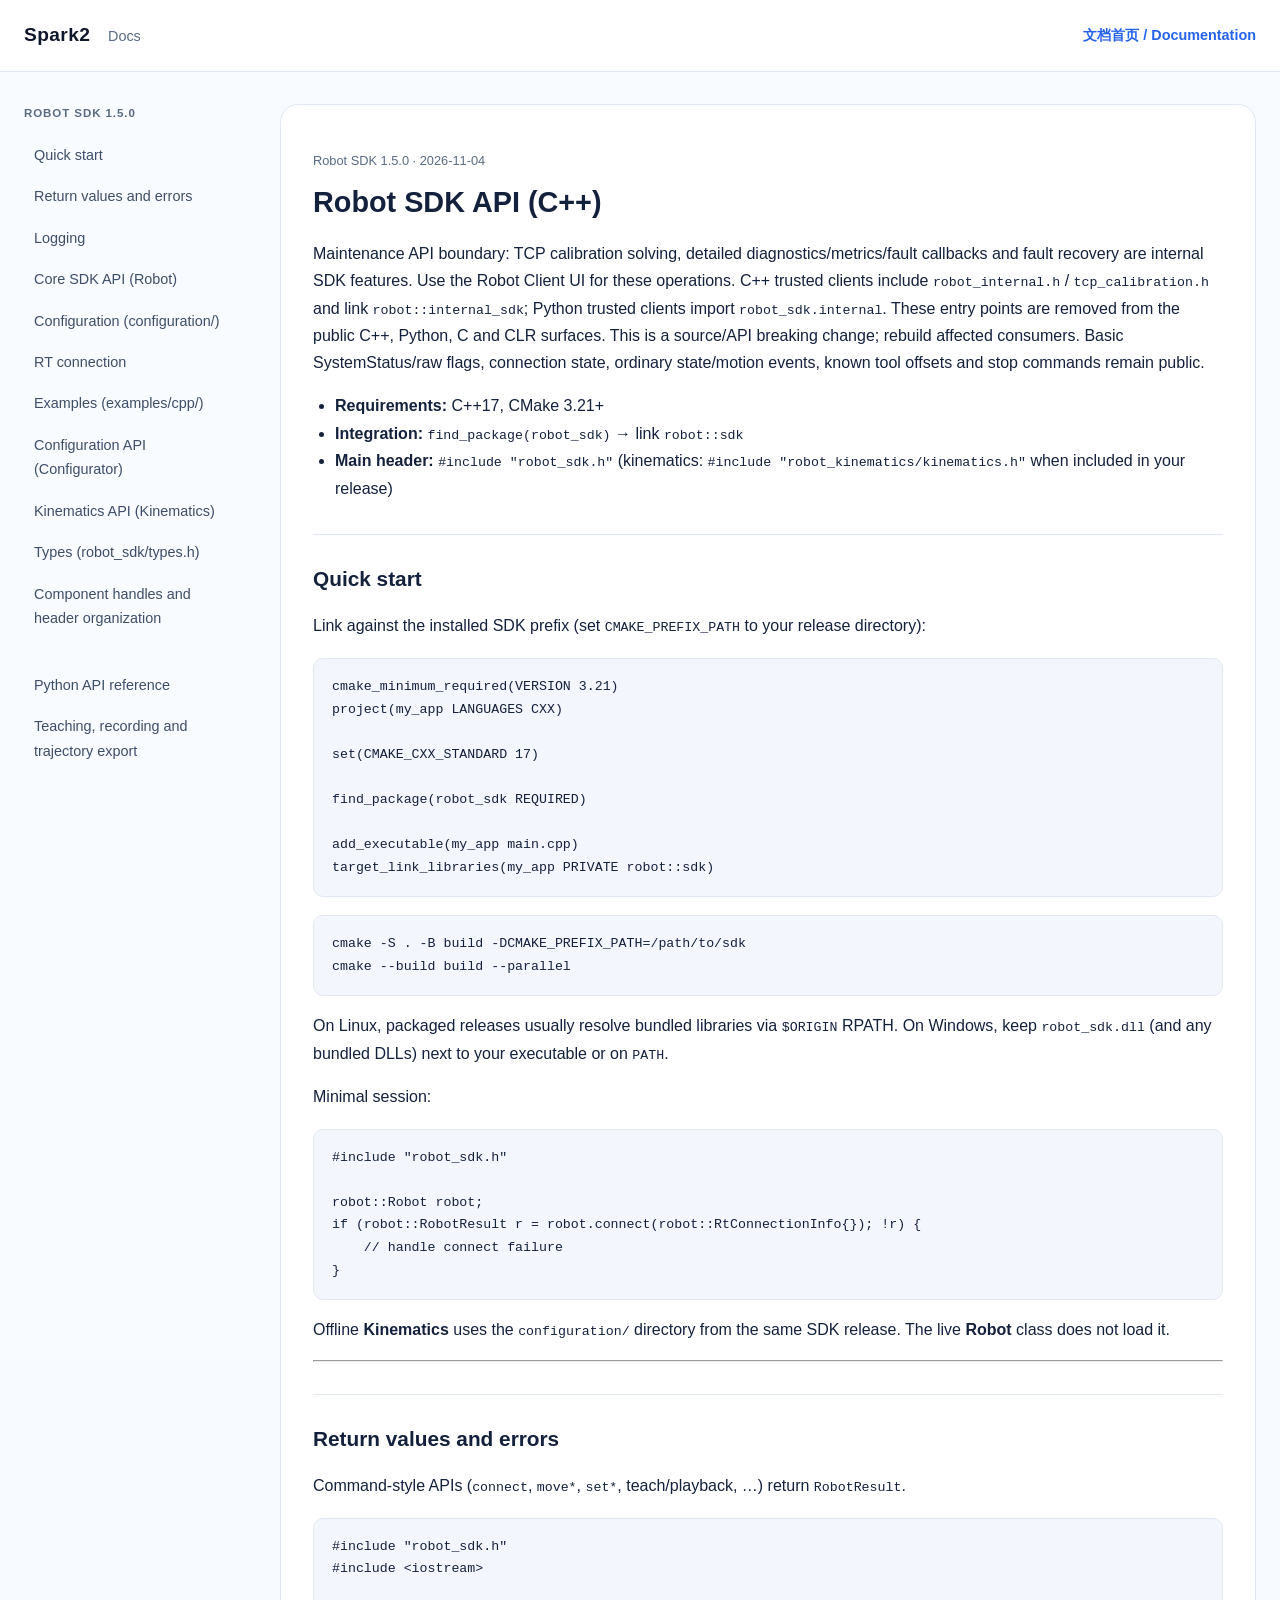
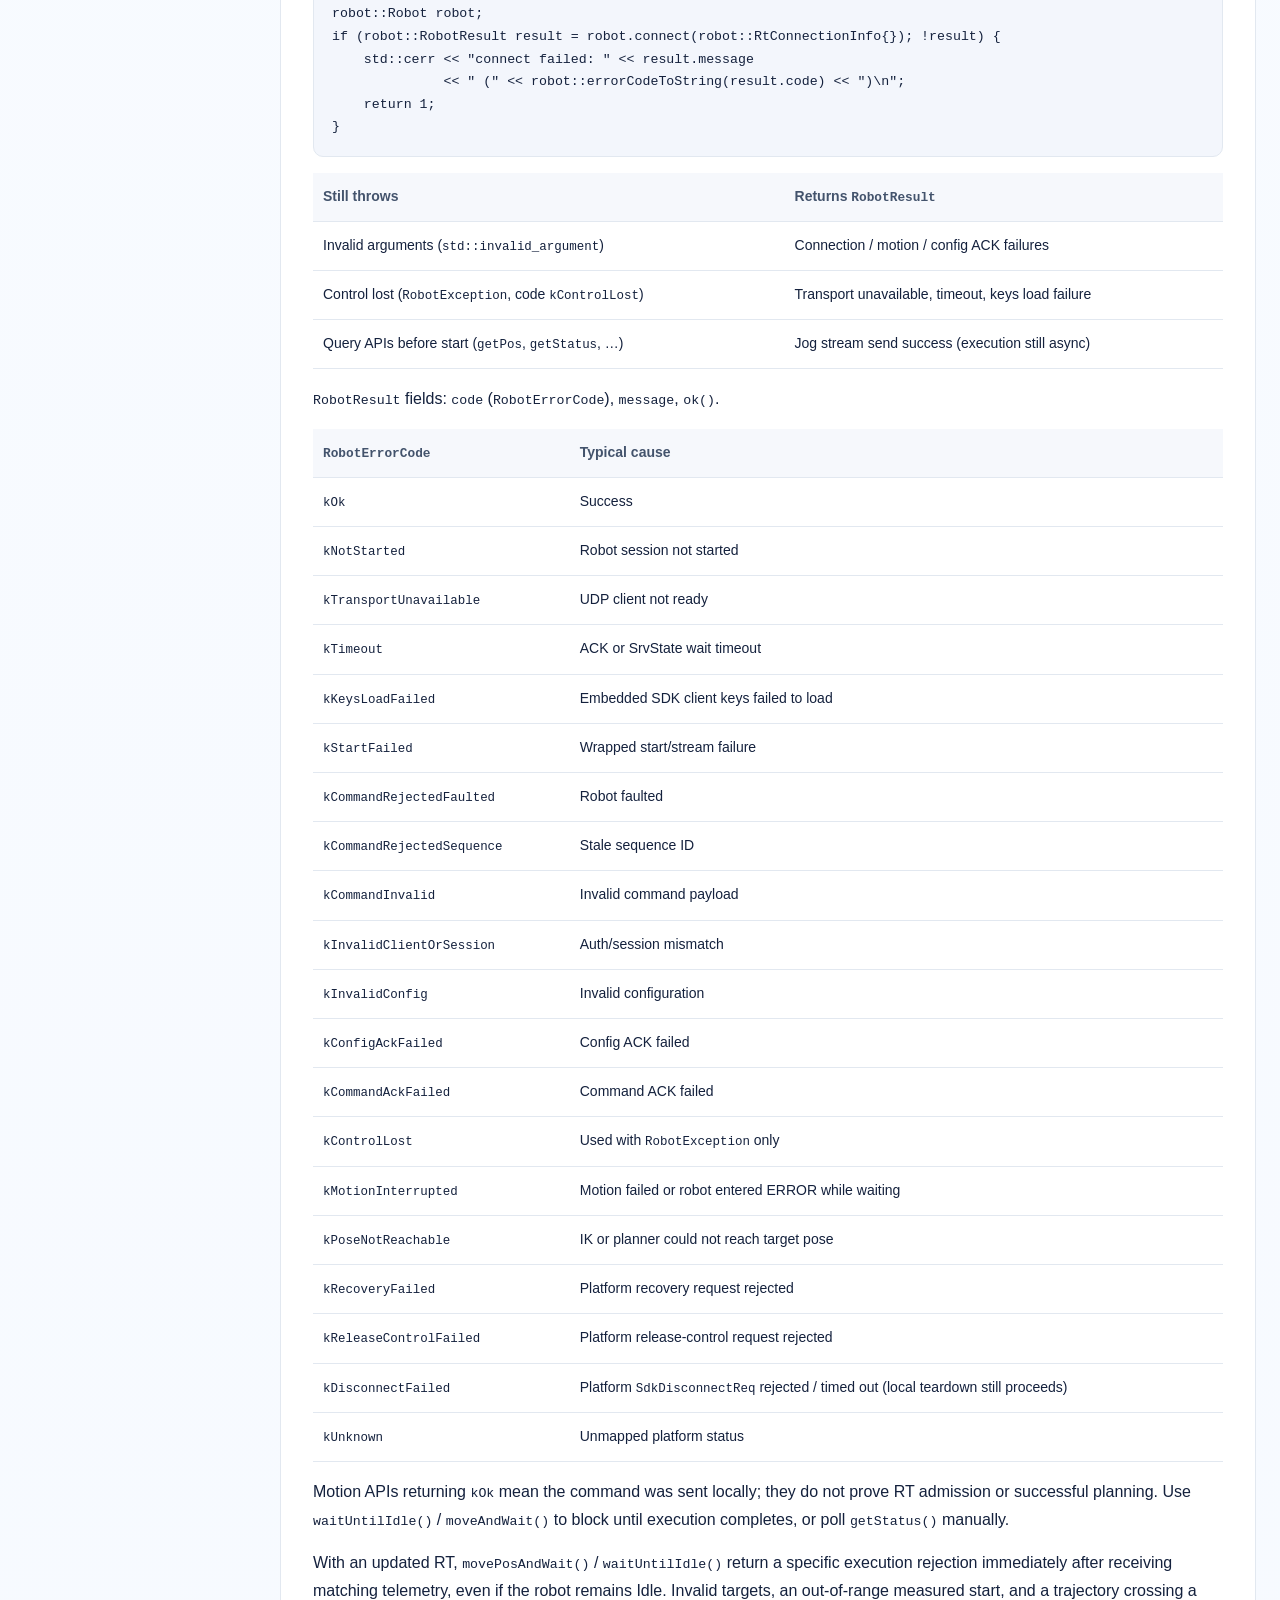
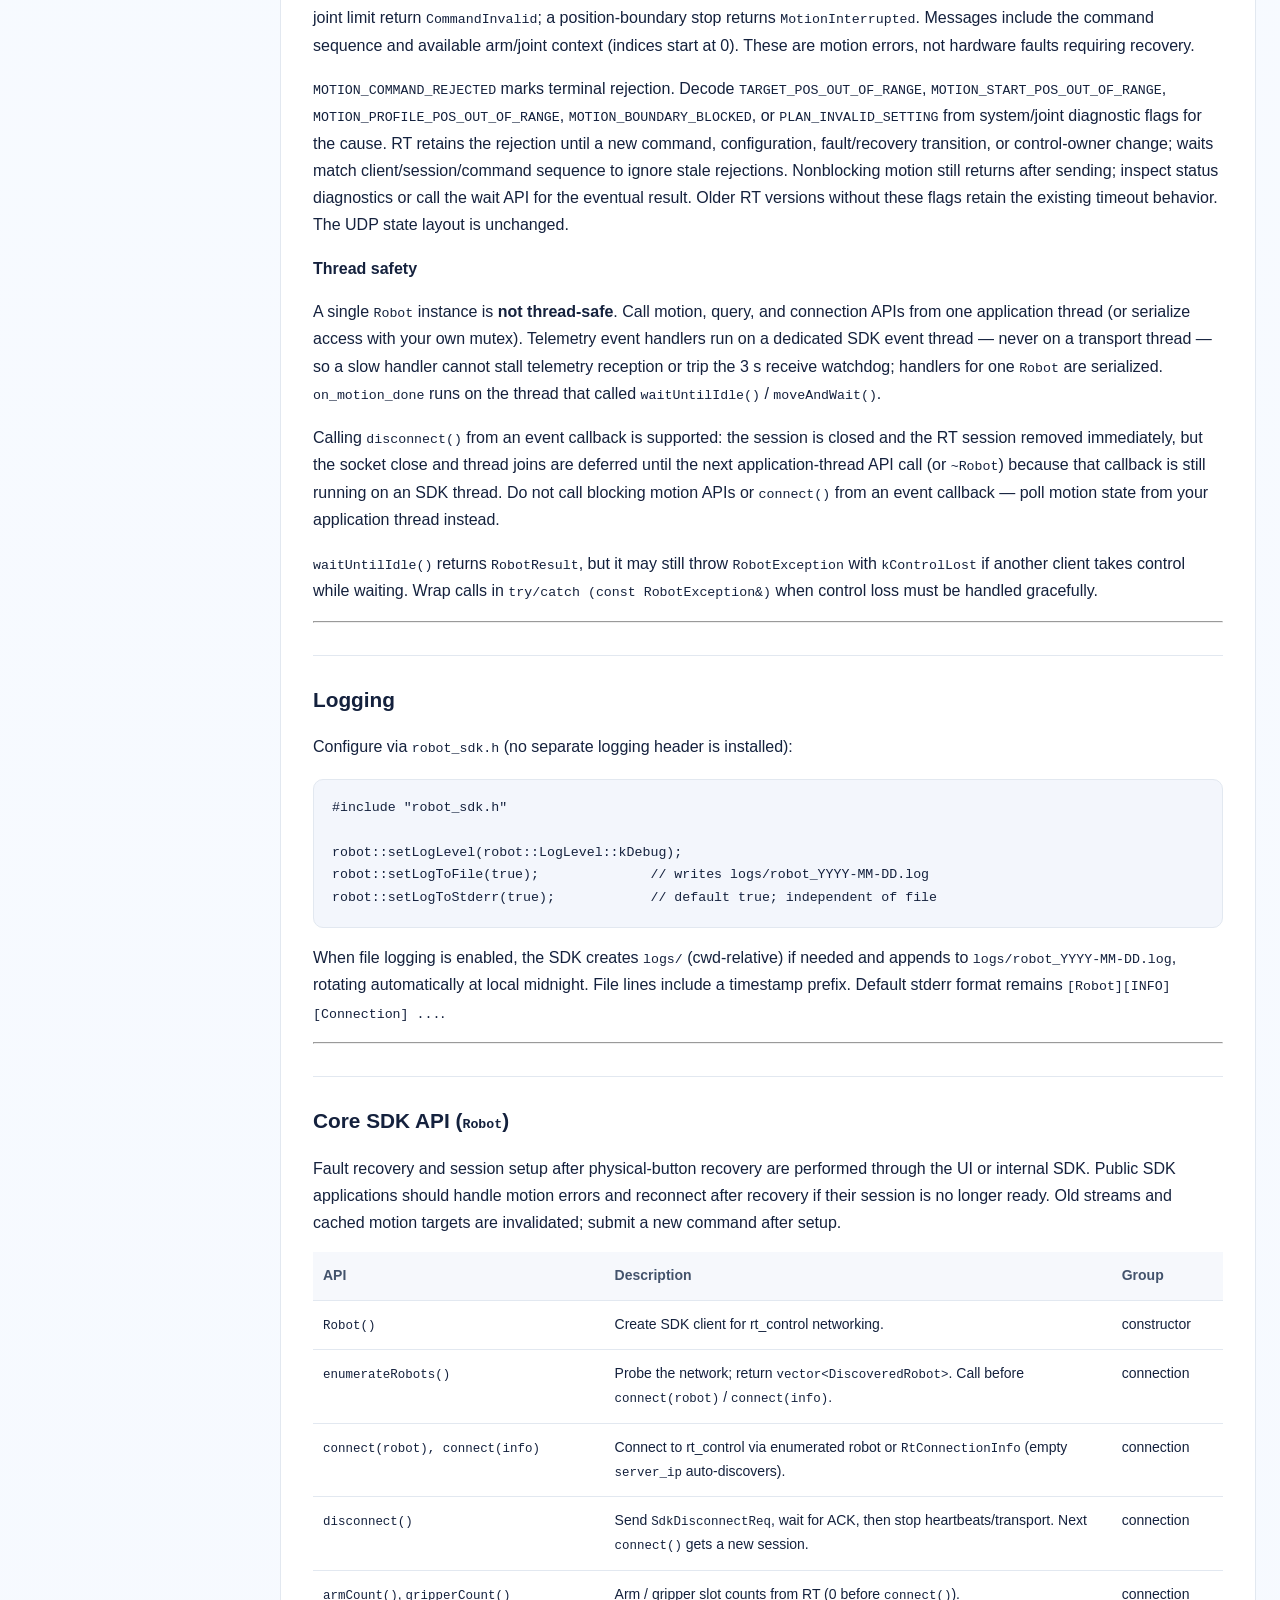
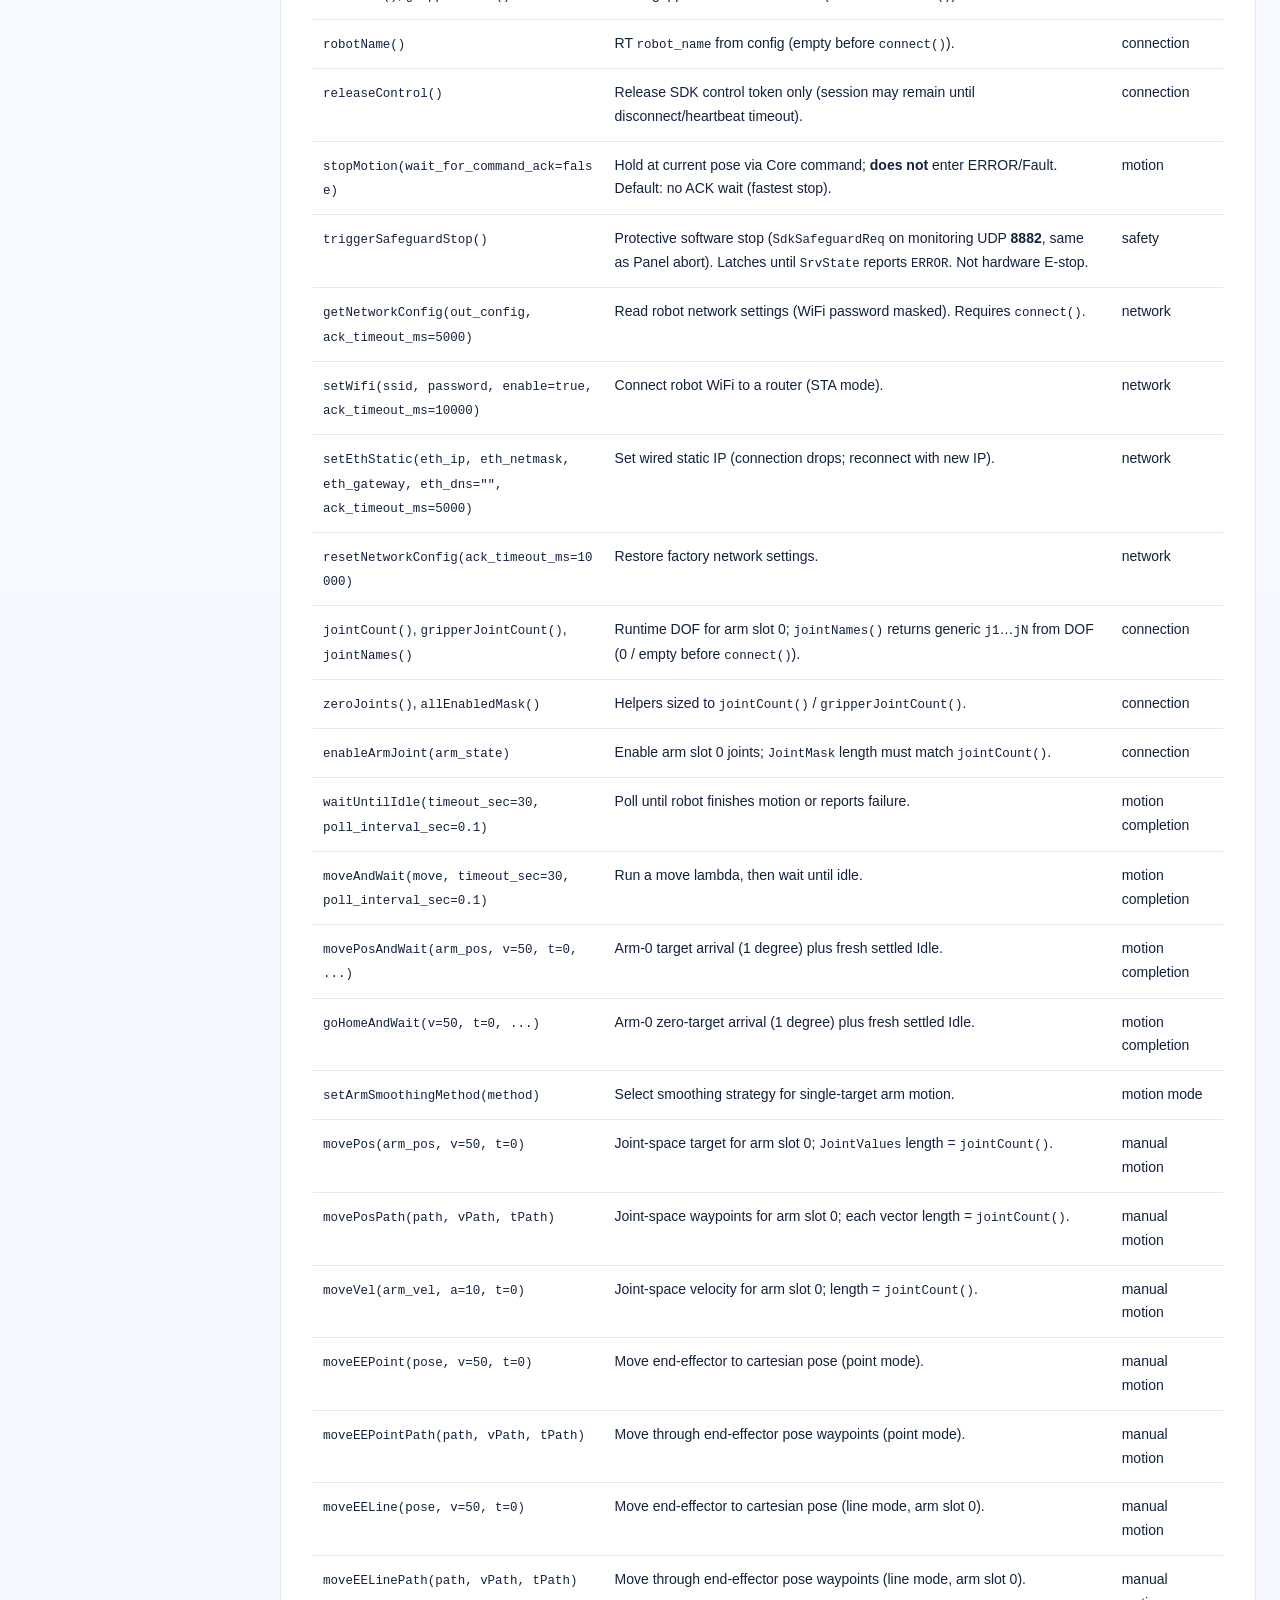
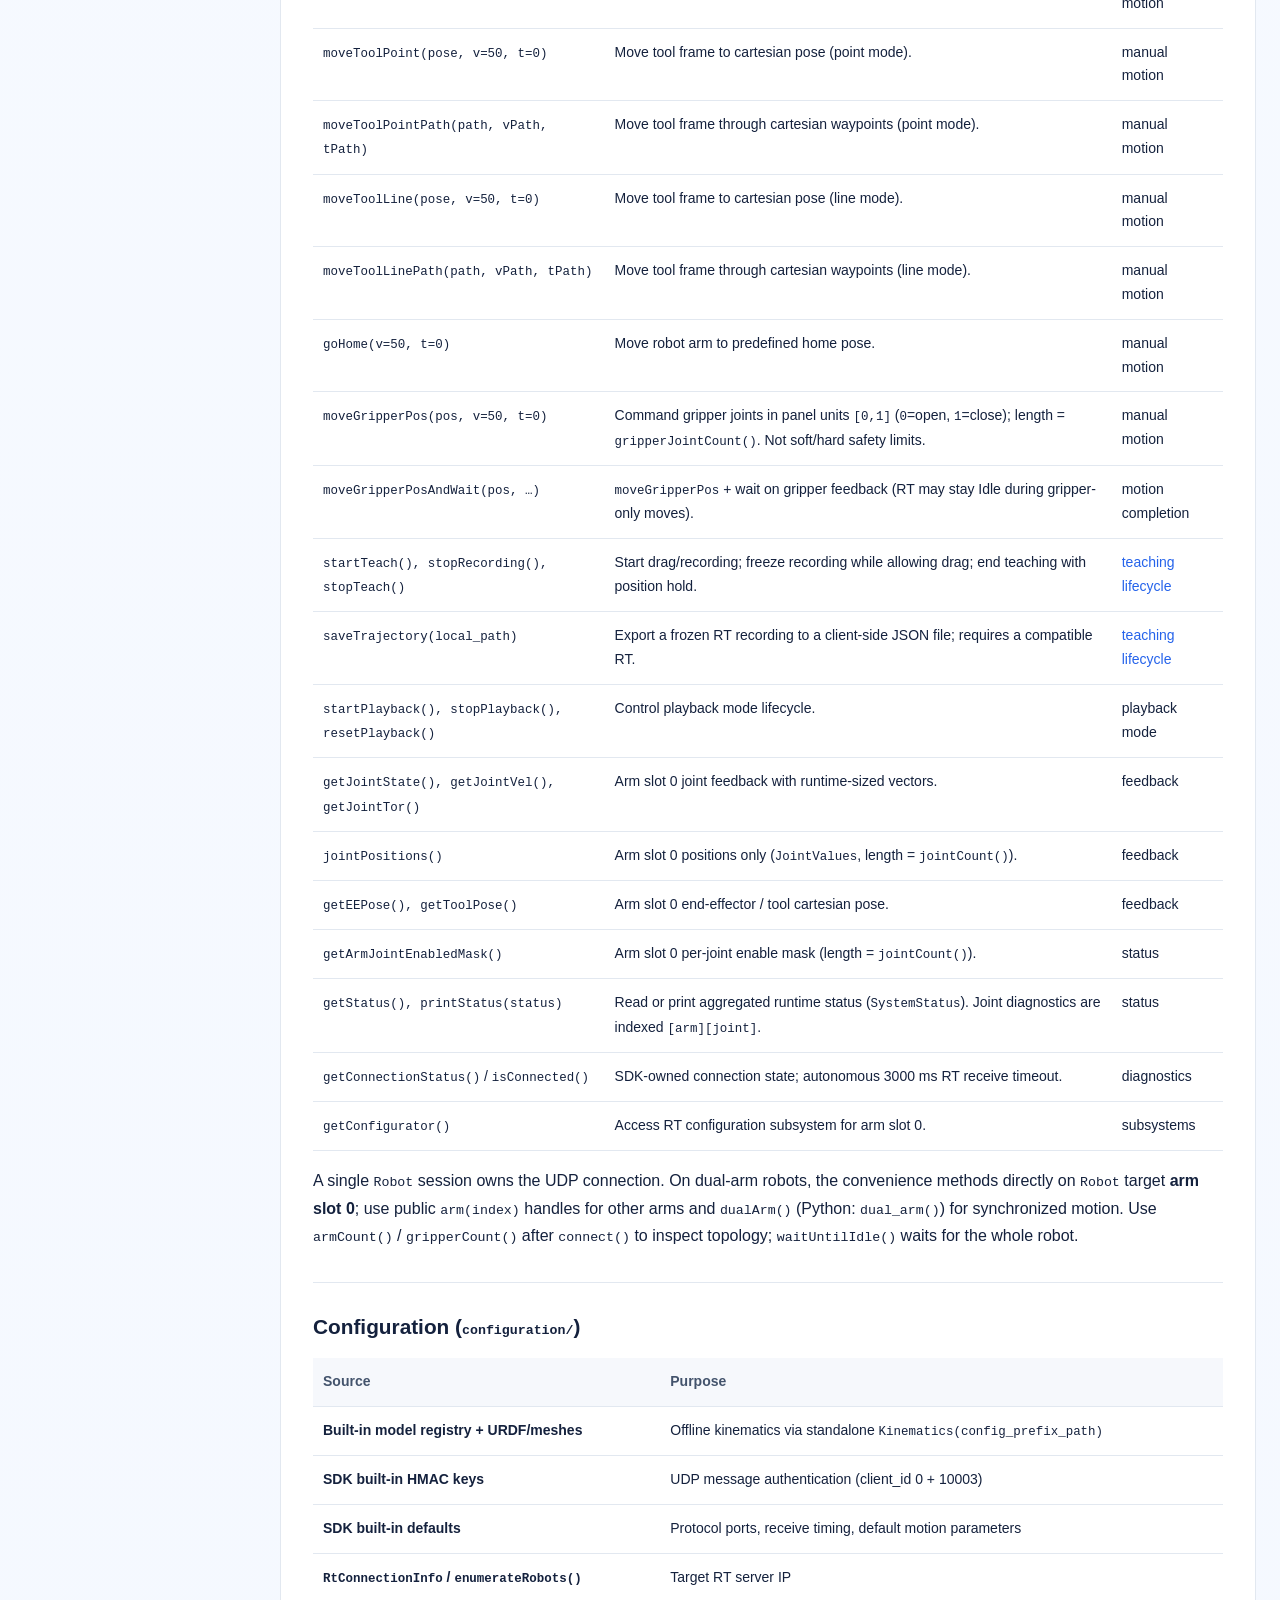
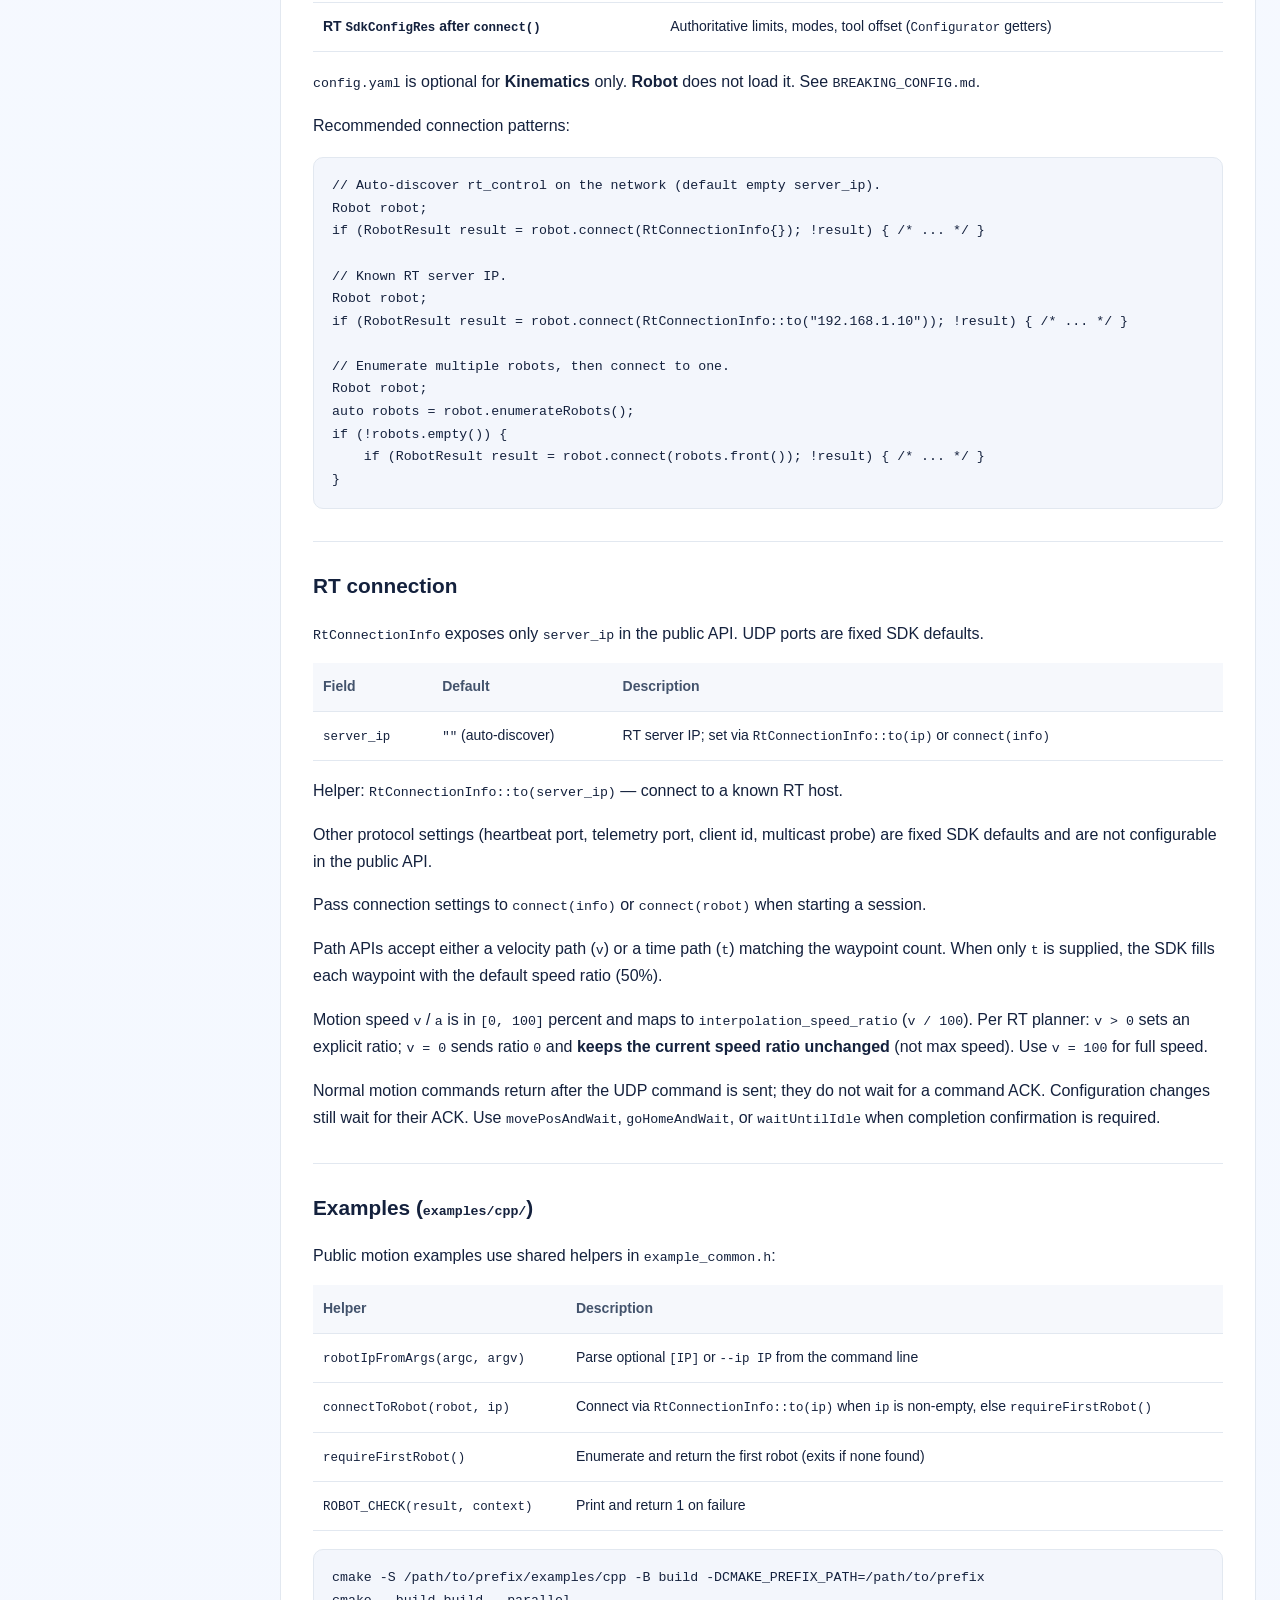
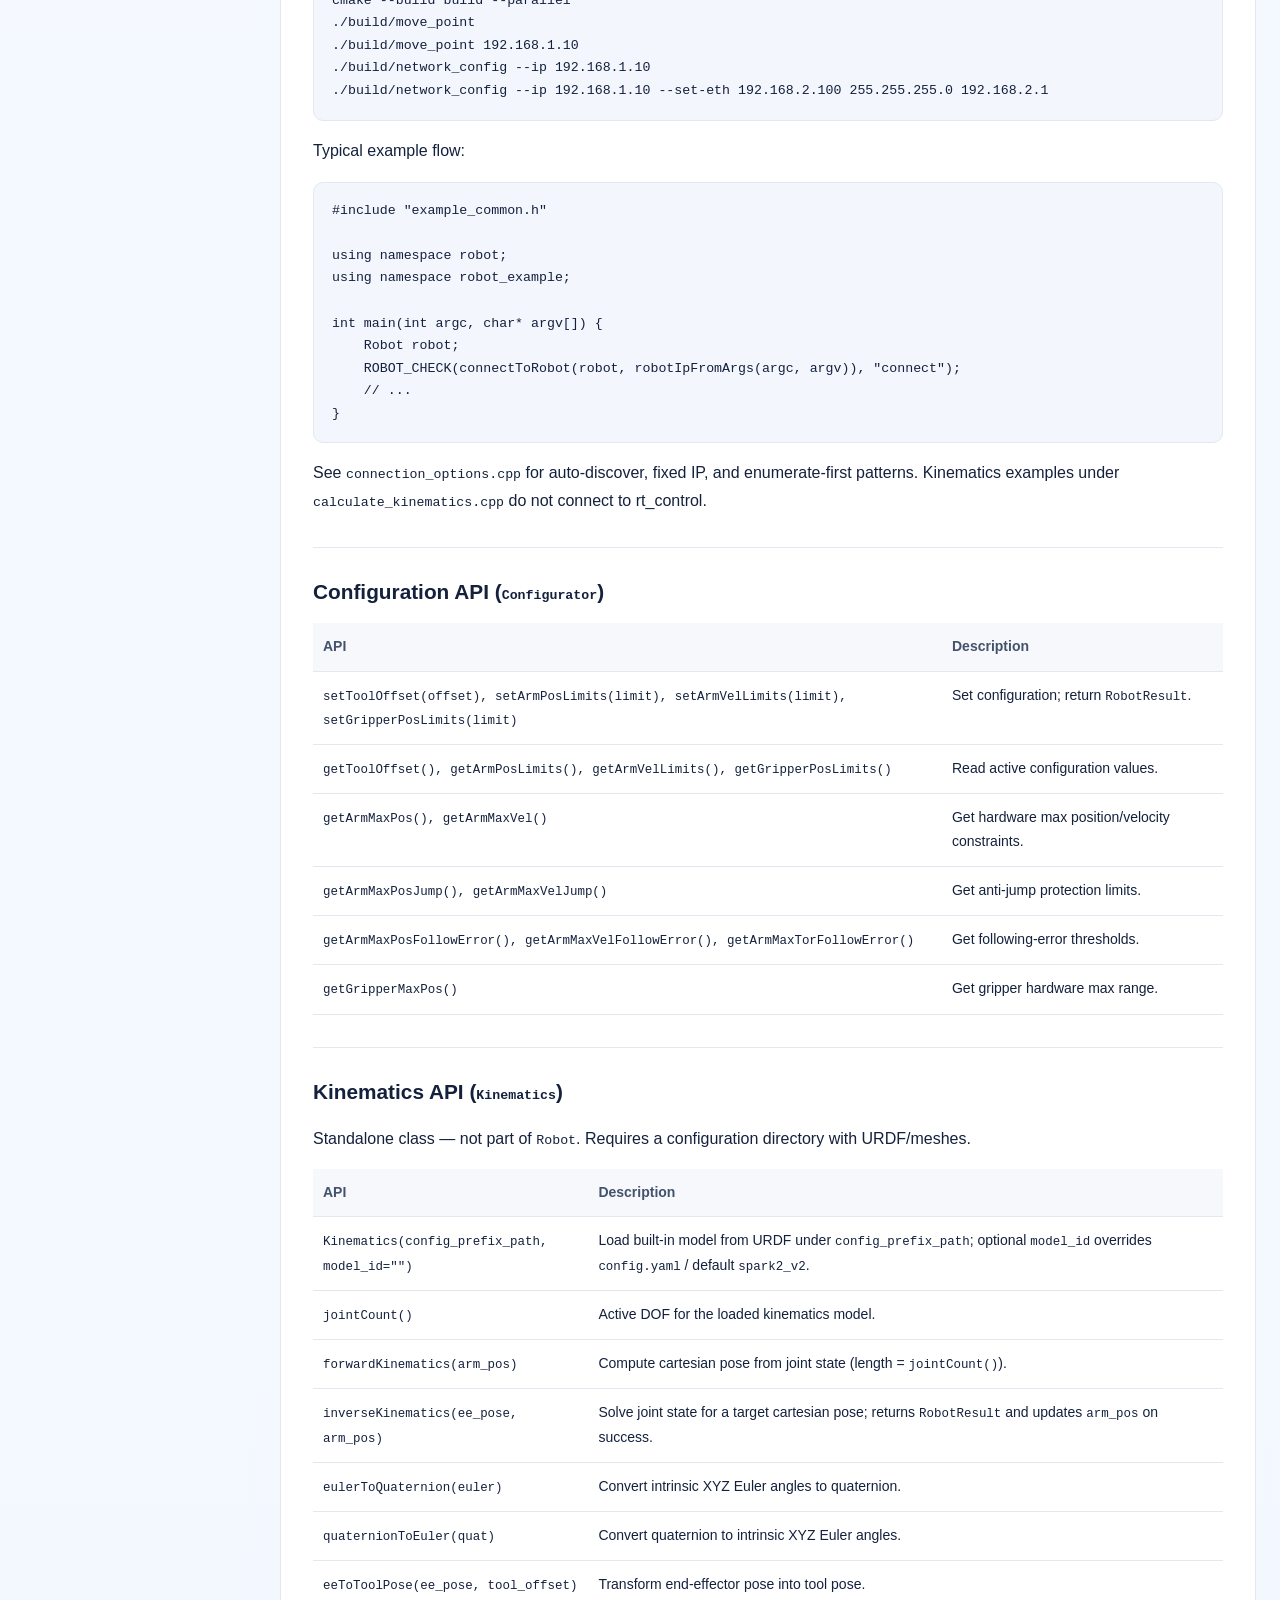
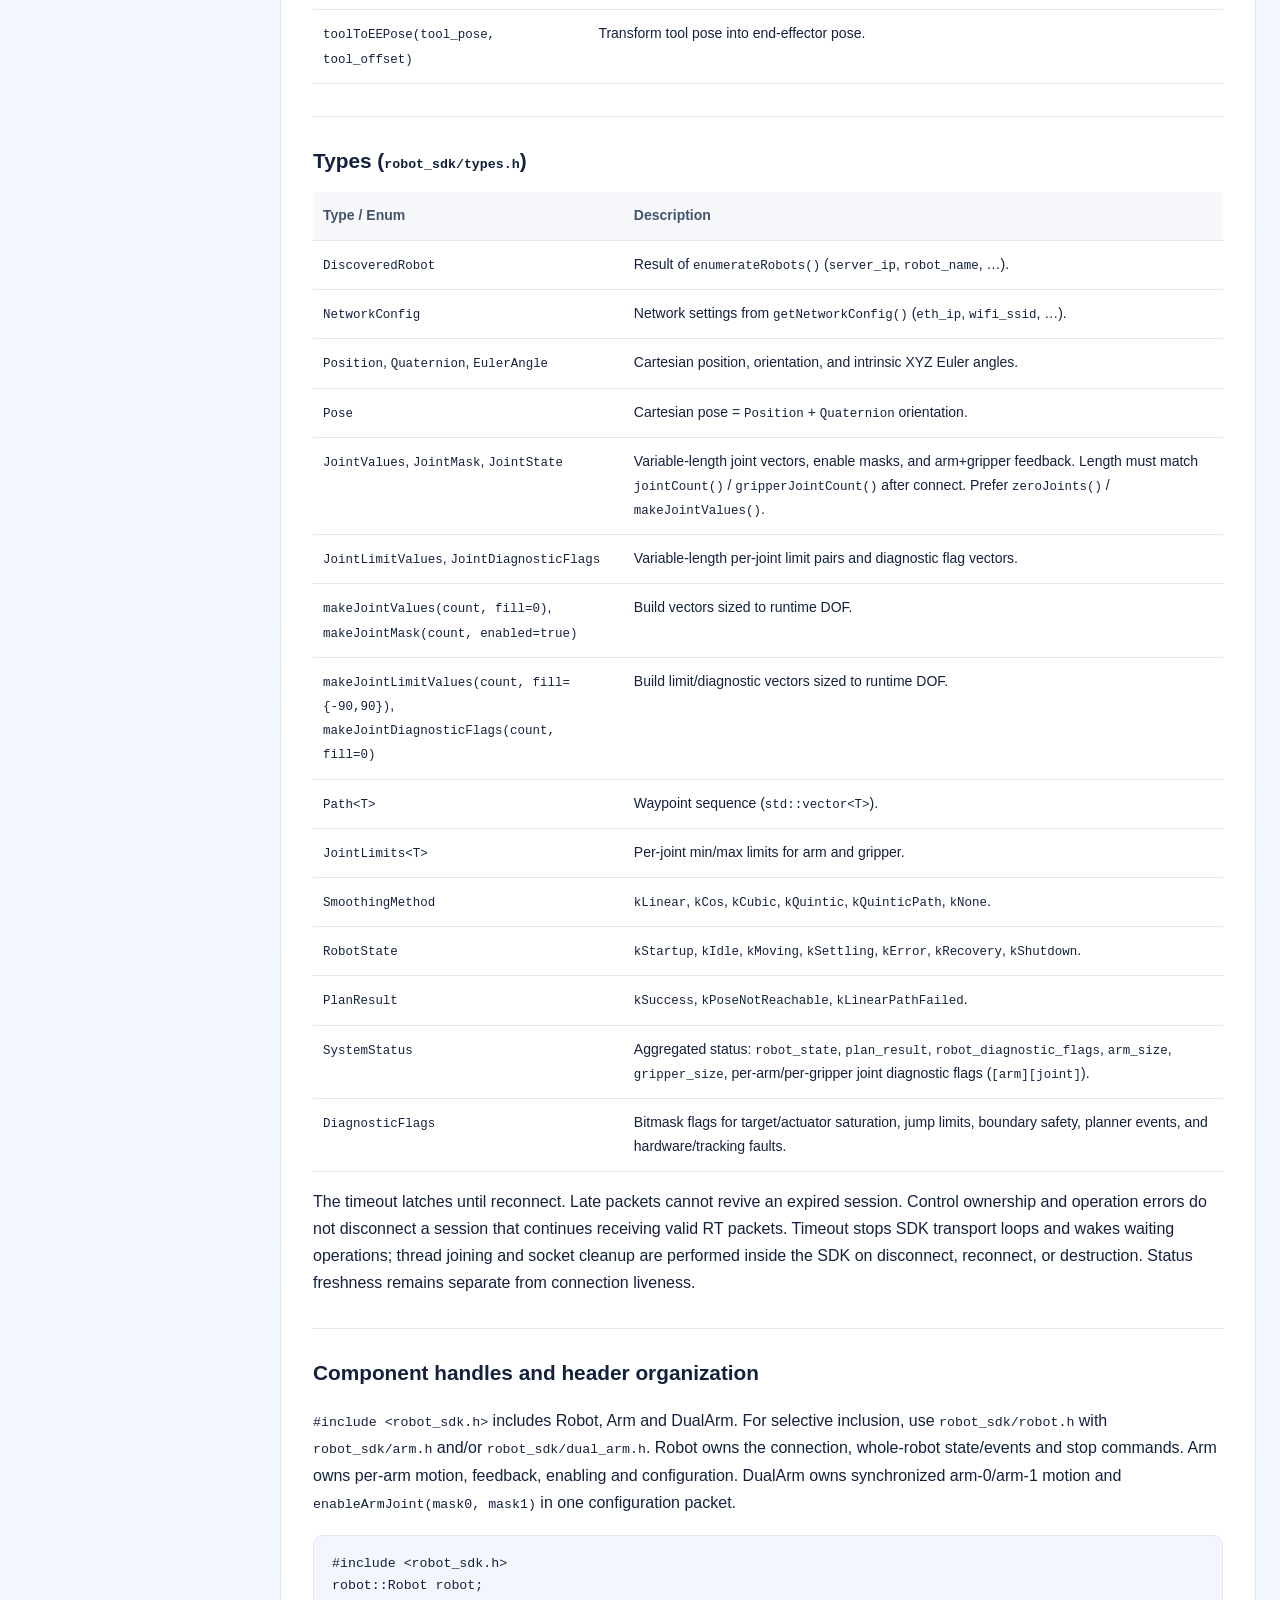
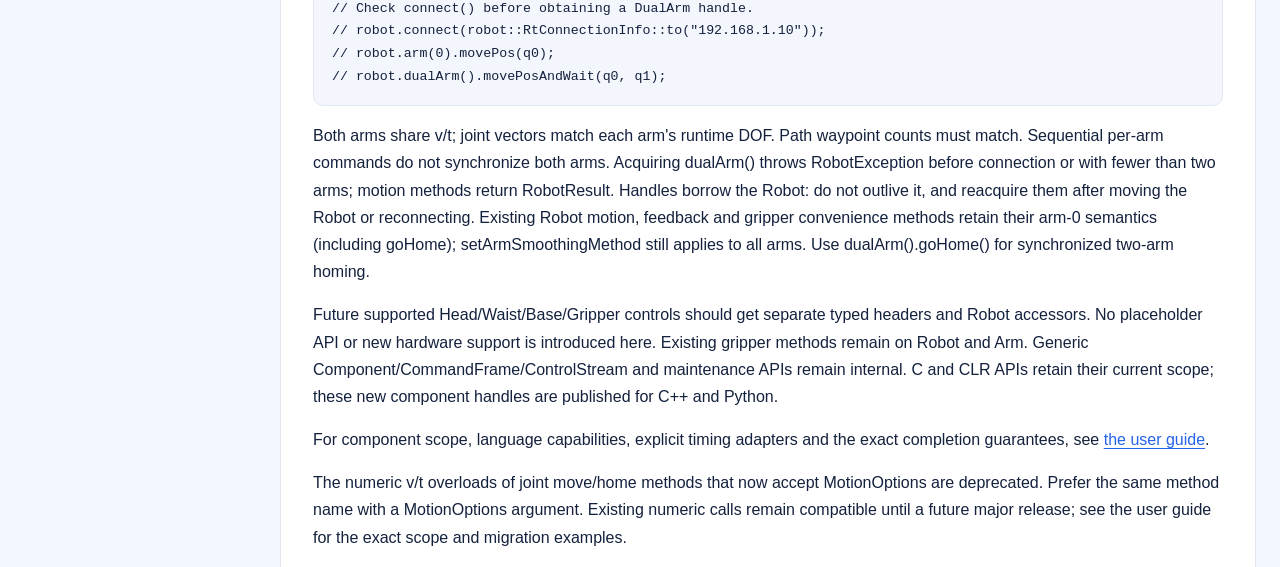
==== commit 2d7c46a6: "update sdk files" ====
--- a/docs/robot-sdk-cpp.html
+++ b/docs/robot-sdk-cpp.html
@@ -30,7 +30,7 @@
       </nav>
       <nav aria-label="Other references">
         <a href="robot-sdk-python.html">Python API reference</a>
-        <a href="robot-sdk-teaching.html">示教、录制和轨迹导出</a>
+        <a href="robot-sdk-teaching-en.html">Teaching, recording and trajectory export</a>
       </nav>
     </aside>
     <main class="docs-main reference-main" id="reference">
@@ -398,12 +398,12 @@
 <tr id="entry-59">
 <td><code>startTeach(), stopRecording(), stopTeach()</code></td>
 <td>Start drag/recording; freeze recording while allowing drag; end teaching with position hold.</td>
-<td><a href="robot-sdk-teaching.html">teaching lifecycle</a></td>
+<td><a href="robot-sdk-teaching-en.html">teaching lifecycle</a></td>
 </tr>
 <tr id="entry-60">
 <td><code>saveTrajectory(local_path)</code></td>
 <td>Export a frozen RT recording to a client-side JSON file; requires a compatible RT.</td>
-<td><a href="robot-sdk-teaching.html">teaching lifecycle</a></td>
+<td><a href="robot-sdk-teaching-en.html">teaching lifecycle</a></td>
 </tr>
 <tr id="entry-61">
 <td><code>startPlayback(), stopPlayback(), resetPlayback()</code></td>
